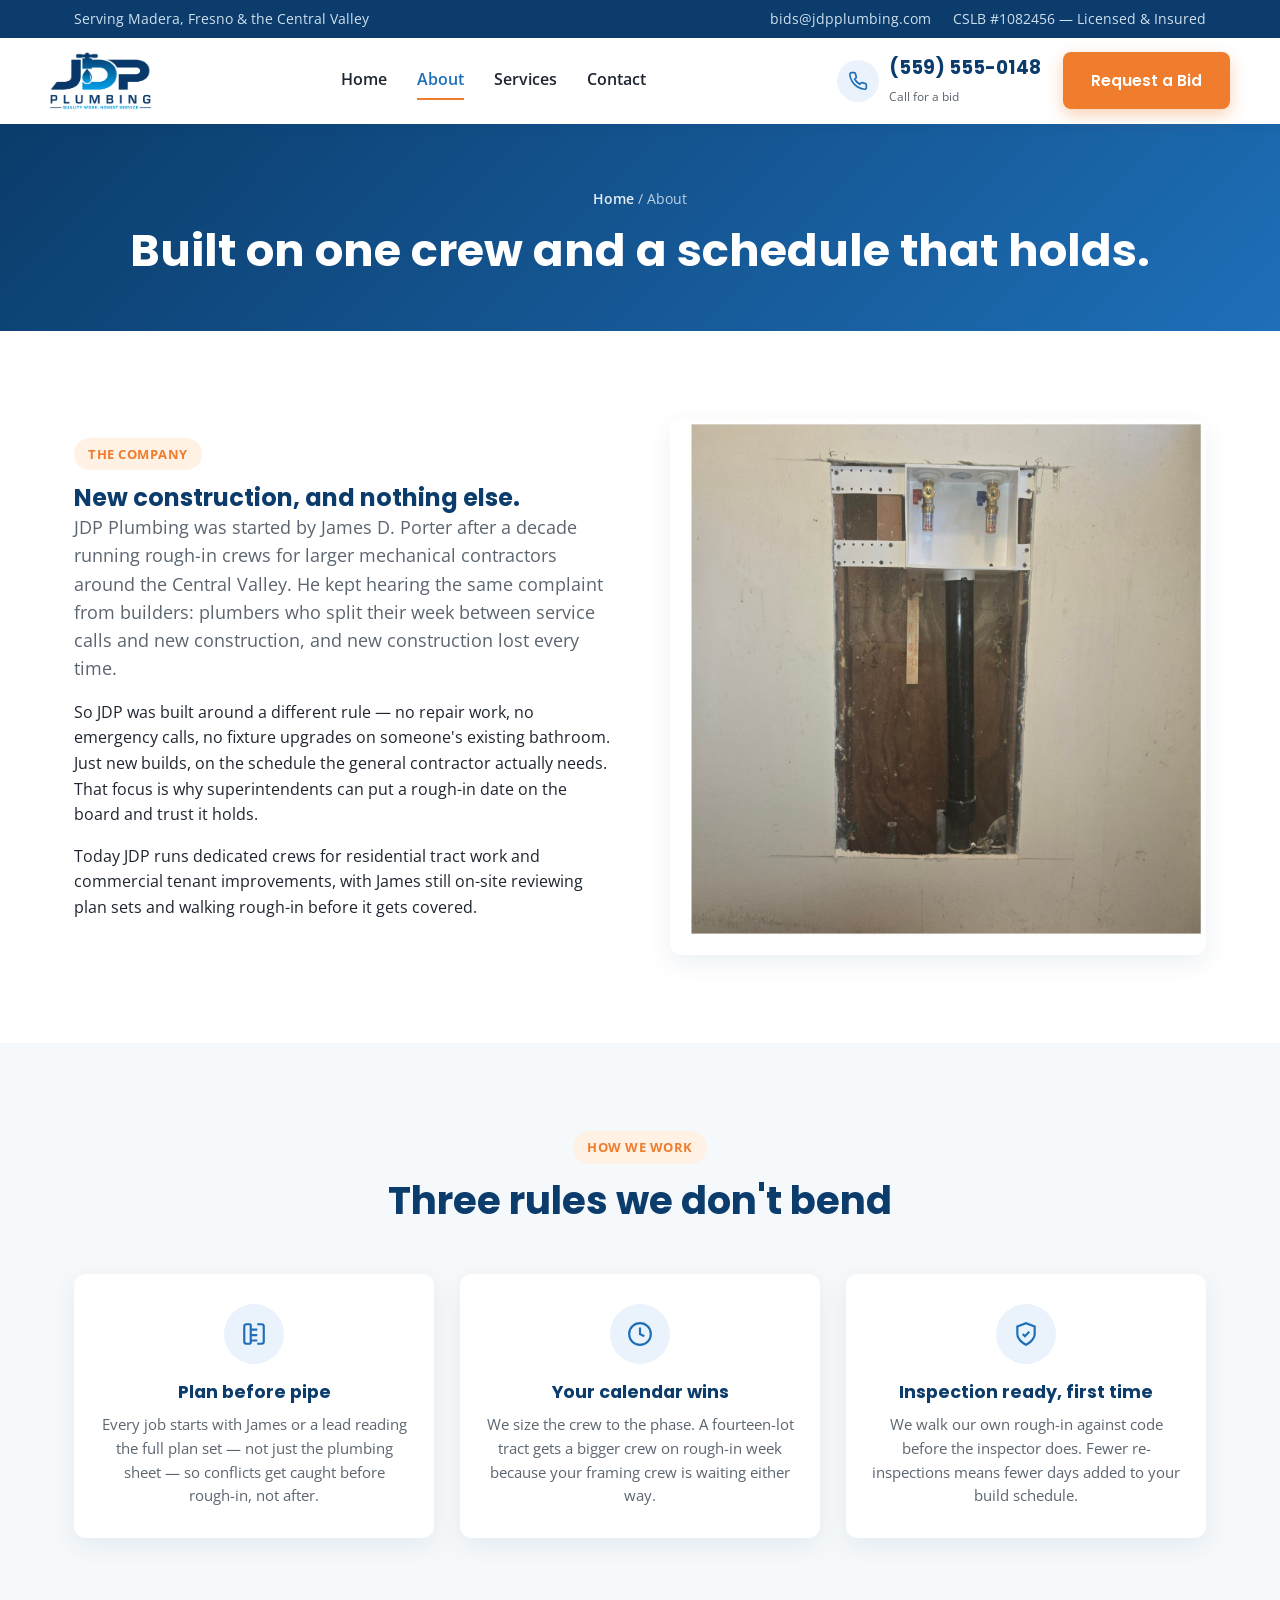
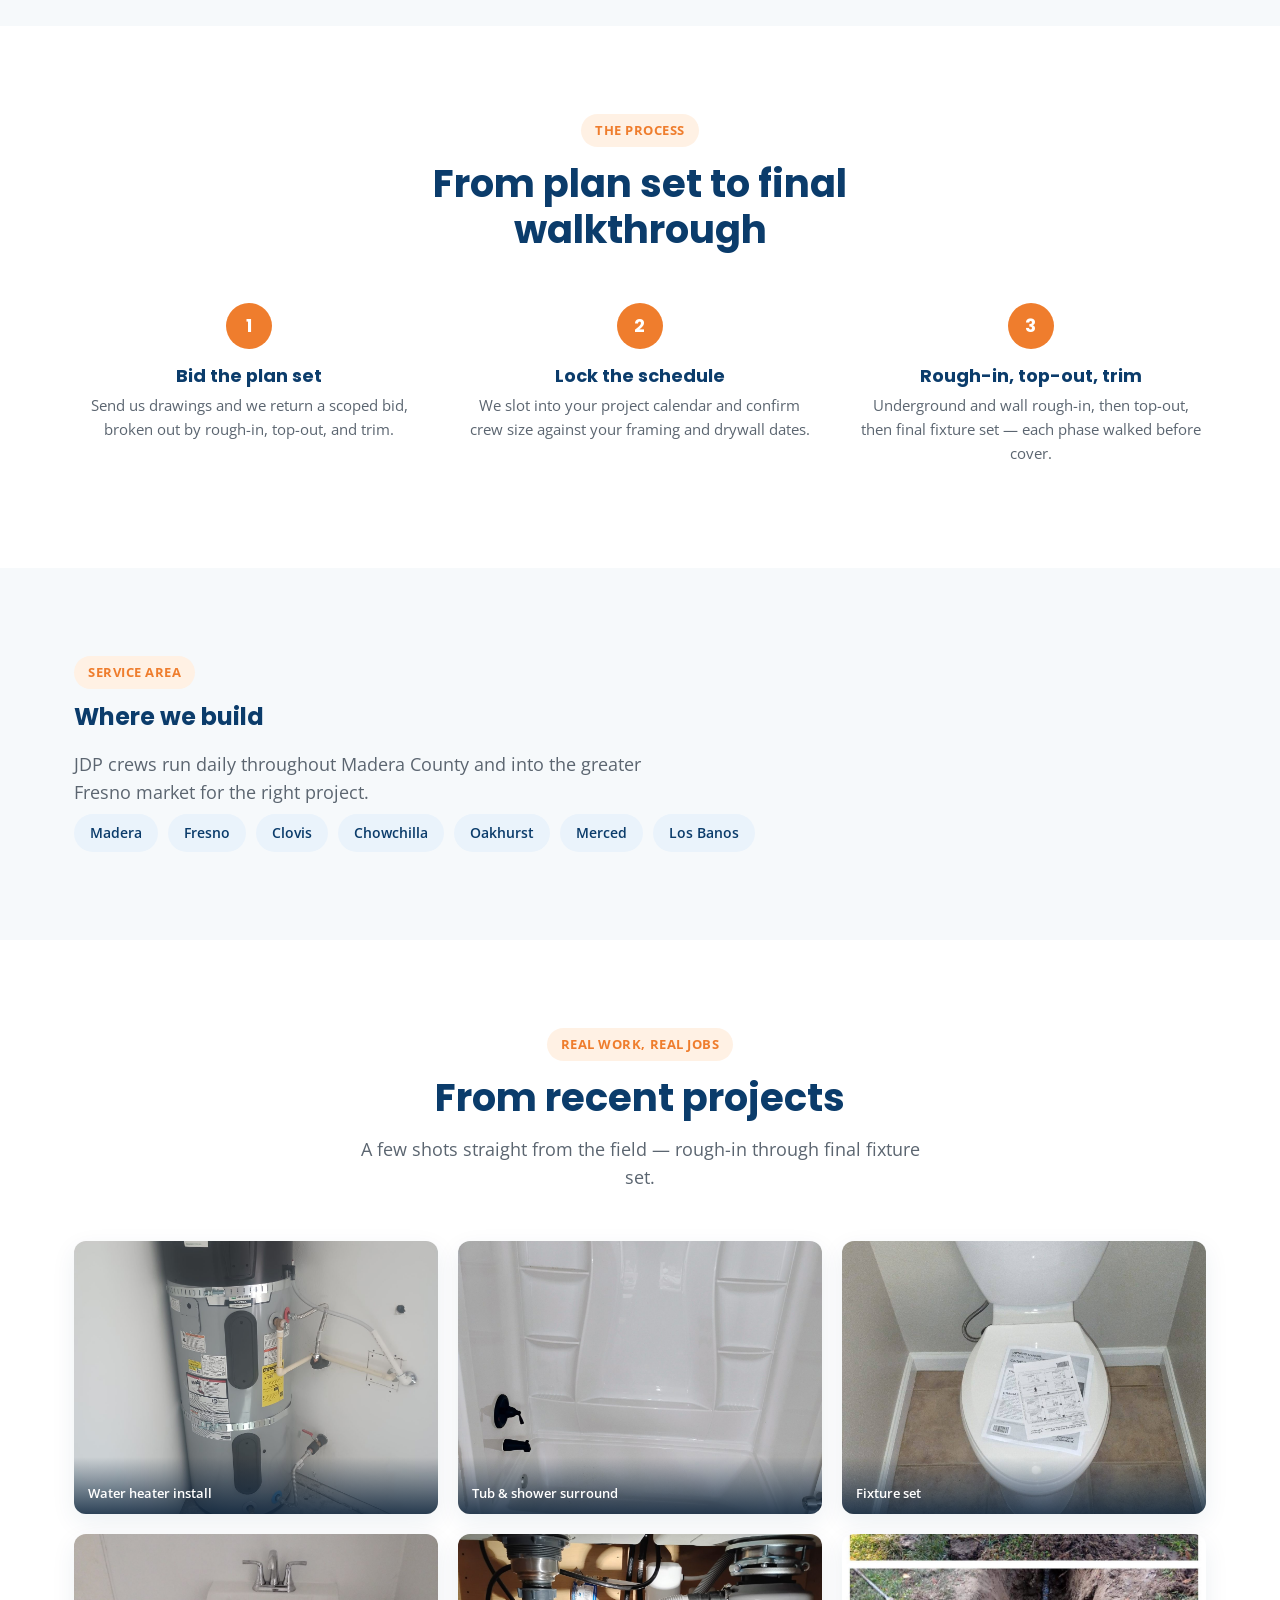
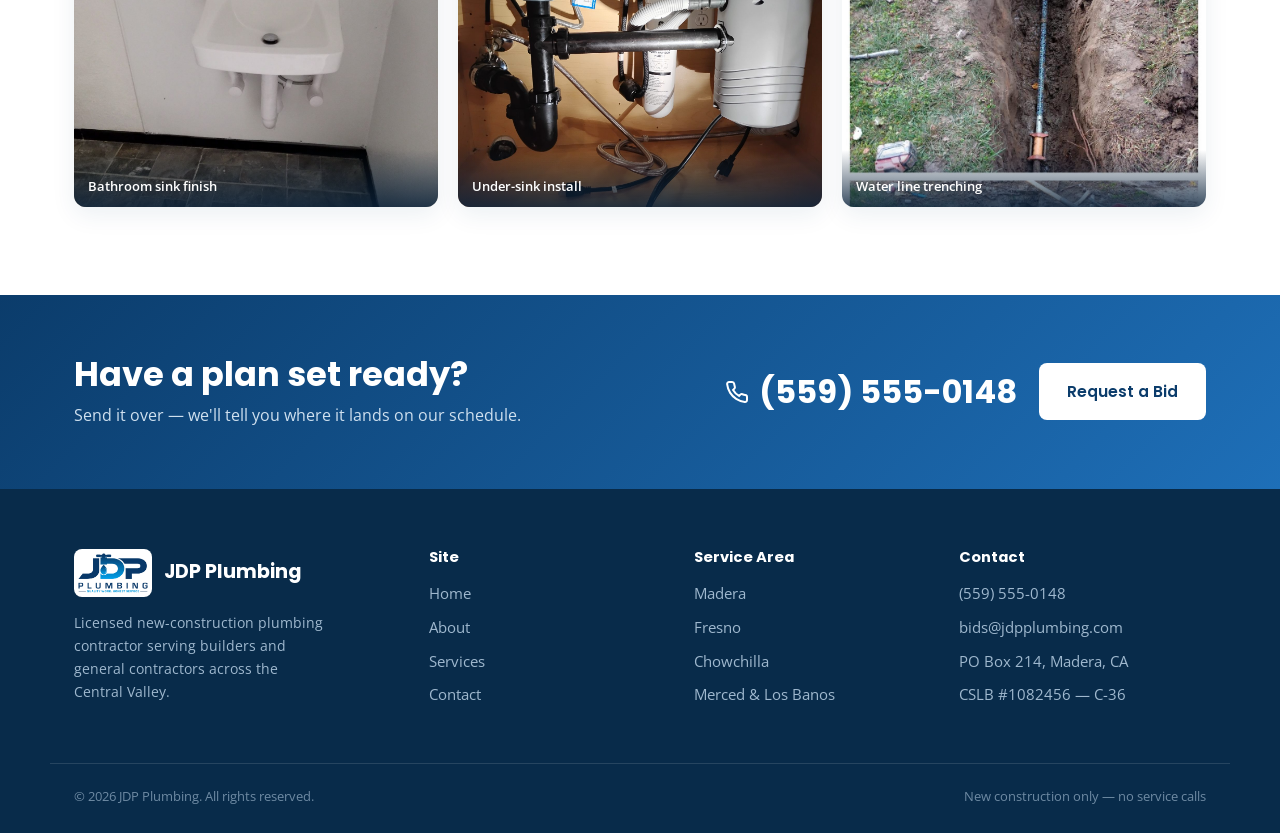
==== about.html @ 4420c703 "first commit" ====
<!DOCTYPE html>
<html lang="en" class="no-js"><script>document.documentElement.classList.replace("no-js","js");</script>
<head>
<meta charset="UTF-8">
<meta name="viewport" content="width=device-width, initial-scale=1.0">
<title>About | JDP Plumbing — Madera, CA</title>
<meta name="description" content="JDP Plumbing is a licensed new-construction plumbing contractor built around one crew, one schedule, and builders who need a plumber that shows up.">
<link rel="preconnect" href="https://fonts.googleapis.com">
<link href="https://fonts.googleapis.com/css2?family=Poppins:wght@600;700&family=Open+Sans:wght@400;600;700&display=swap" rel="stylesheet">
<link rel="stylesheet" href="style.css">
</head>
<body>

<div class="topbar">
  <div class="wrap">
    <span>Serving Madera, Fresno &amp; the Central Valley</span>
    <div class="tb-right">
      <a href="mailto:bids@jdpplumbing.com">bids@jdpplumbing.com</a>
      <span>CSLB #1082456 — Licensed &amp; Insured</span>
    </div>
  </div>
</div>

<header class="site-header">
  <div class="nav-row wrap" style="padding-left:0; padding-right:0;">
    <a href="index.html" class="brand">
      <img src="images/jdp-logo.jpg" alt="JDP Plumbing logo">
    </a>
    <nav class="nav-links" id="navLinks">
      <div class="nav-close-row">
        <img src="images/jdp-logo.jpg" alt="JDP Plumbing logo">
        <button class="nav-close" id="navClose" aria-label="Close menu">
          <svg width="20" height="20" viewBox="0 0 24 24" fill="none" stroke="currentColor" stroke-width="2.4"><path d="M18 6L6 18M6 6l12 12"/></svg>
        </button>
      </div>
      <a href="index.html">Home</a>
      <a href="about.html" class="active">About</a>
      <a href="services.html">Services</a>
      <a href="contact.html">Contact</a>
      <div class="nav-mobile-cta">
        <a href="tel:5595550148" class="nav-mobile-phone">
          <svg width="20" height="20" viewBox="0 0 24 24" fill="none" stroke="currentColor" stroke-width="2"><path d="M22 16.92v3a2 2 0 0 1-2.18 2 19.79 19.79 0 0 1-8.63-3.07 19.5 19.5 0 0 1-6-6 19.79 19.79 0 0 1-3.07-8.67A2 2 0 0 1 4.11 2h3a2 2 0 0 1 2 1.72c.127.96.361 1.903.7 2.81a2 2 0 0 1-.45 2.11L8.09 9.91a16 16 0 0 0 6 6l1.27-1.27a2 2 0 0 1 2.11-.45c.907.339 1.85.573 2.81.7A2 2 0 0 1 22 16.92z"/></svg>
          (559) 555-0148
        </a>
        <a href="contact.html" class="btn btn-orange" style="justify-content:center;">Request a Bid</a>
      </div>
    </nav>
    <div class="nav-right">
      <a href="tel:5595550148" class="nav-phone">
        <span class="ico"><svg width="20" height="20" viewBox="0 0 24 24" fill="none" stroke="currentColor" stroke-width="2"><path d="M22 16.92v3a2 2 0 0 1-2.18 2 19.79 19.79 0 0 1-8.63-3.07 19.5 19.5 0 0 1-6-6 19.79 19.79 0 0 1-3.07-8.67A2 2 0 0 1 4.11 2h3a2 2 0 0 1 2 1.72c.127.96.361 1.903.7 2.81a2 2 0 0 1-.45 2.11L8.09 9.91a16 16 0 0 0 6 6l1.27-1.27a2 2 0 0 1 2.11-.45c.907.339 1.85.573 2.81.7A2 2 0 0 1 22 16.92z"/></svg></span>
        <span><span class="num">(559) 555-0148</span><br><span class="lbl">Call for a bid</span></span>
      </a>
      <a href="contact.html" class="btn btn-orange">Request a Bid</a>
    </div>
    <button class="nav-toggle" id="navToggle" aria-label="Toggle menu"><span></span><span></span><span></span></button>
  </div>
</header>

<div class="page-header">
  <div class="wrap">
    <div class="crumbs"><a href="index.html">Home</a> / About</div>
    <h1>Built on one crew and a schedule that holds.</h1>
  </div>
</div>

<section>
  <div class="wrap split">
    <div>
      <span class="tag">The Company</span>
      <h2>New construction, and nothing else.</h2>
      <p class="lede">JDP Plumbing was started by James D. Porter after a decade running rough-in crews for larger mechanical contractors around the Central Valley. He kept hearing the same complaint from builders: plumbers who split their week between service calls and new construction, and new construction lost every time.</p>
      <p>So JDP was built around a different rule — no repair work, no emergency calls, no fixture upgrades on someone's existing bathroom. Just new builds, on the schedule the general contractor actually needs. That focus is why superintendents can put a rough-in date on the board and trust it holds.</p>
      <p>Today JDP runs dedicated crews for residential tract work and commercial tenant improvements, with James still on-site reviewing plan sets and walking rough-in before it gets covered.</p>
    </div>
    <div>
      <img src="images/gallery/shower-valve-roughin.jpg" alt="Shower valve rough-in on a JDP Plumbing job site">
    </div>
  </div>
</section>

<section class="bg-alt">
  <div class="wrap">
    <div class="section-head">
      <span class="tag">How We Work</span>
      <h2>Three rules we don't bend</h2>
    </div>
    <div class="values-grid">
      <div class="value-card reveal">
        <span class="ico"><svg width="26" height="26" viewBox="0 0 24 24" fill="none" stroke="currentColor" stroke-width="2"><path d="M9 3H5a2 2 0 0 0-2 2v14a2 2 0 0 0 2 2h4"/><path d="M15 3h4a2 2 0 0 1 2 2v14a2 2 0 0 1-2 2h-4"/><path d="M9 3v18M9 8h6M9 13h6M9 18h6"/></svg></span>
        <h3>Plan before pipe</h3>
        <p>Every job starts with James or a lead reading the full plan set — not just the plumbing sheet — so conflicts get caught before rough-in, not after.</p>
      </div>
      <div class="value-card reveal">
        <span class="ico"><svg width="26" height="26" viewBox="0 0 24 24" fill="none" stroke="currentColor" stroke-width="2"><circle cx="12" cy="12" r="10"/><path d="M12 6v6l4 2"/></svg></span>
        <h3>Your calendar wins</h3>
        <p>We size the crew to the phase. A fourteen-lot tract gets a bigger crew on rough-in week because your framing crew is waiting either way.</p>
      </div>
      <div class="value-card reveal">
        <span class="ico"><svg width="26" height="26" viewBox="0 0 24 24" fill="none" stroke="currentColor" stroke-width="2"><path d="M12 22s8-4 8-10V5l-8-3-8 3v7c0 6 8 10 8 10z"/><path d="M9 12l2 2 4-4"/></svg></span>
        <h3>Inspection ready, first time</h3>
        <p>We walk our own rough-in against code before the inspector does. Fewer re-inspections means fewer days added to your build schedule.</p>
      </div>
    </div>
  </div>
</section>

<section>
  <div class="wrap">
    <div class="section-head">
      <span class="tag">The Process</span>
      <h2>From plan set to final walkthrough</h2>
    </div>
    <div class="steps">
      <div class="step reveal">
        <div class="step-num">1</div>
        <h3>Bid the plan set</h3>
        <p>Send us drawings and we return a scoped bid, broken out by rough-in, top-out, and trim.</p>
      </div>
      <div class="step reveal">
        <div class="step-num">2</div>
        <h3>Lock the schedule</h3>
        <p>We slot into your project calendar and confirm crew size against your framing and drywall dates.</p>
      </div>
      <div class="step reveal">
        <div class="step-num">3</div>
        <h3>Rough-in, top-out, trim</h3>
        <p>Underground and wall rough-in, then top-out, then final fixture set — each phase walked before cover.</p>
      </div>
    </div>
  </div>
</section>

<section class="bg-alt">
  <div class="wrap">
    <span class="tag">Service Area</span>
    <h2 style="margin-bottom:18px;">Where we build</h2>
    <p class="lede" style="margin-bottom:0;">JDP crews run daily throughout Madera County and into the greater Fresno market for the right project.</p>
    <div class="areas-list">
      <span>Madera</span><span>Fresno</span><span>Clovis</span><span>Chowchilla</span><span>Oakhurst</span><span>Merced</span><span>Los Banos</span>
    </div>
  </div>
</section>

<section>
  <div class="wrap">
    <div class="section-head">
      <span class="tag">Real Work, Real Jobs</span>
      <h2>From recent projects</h2>
      <p class="lede" style="margin:0 auto;">A few shots straight from the field — rough-in through final fixture set.</p>
    </div>
    <div class="gallery-grid">
      <div class="gallery-item reveal">
        <img src="images/gallery/water-heater-install.jpg" alt="Water heater installed by JDP Plumbing">
        <div class="cap">Water heater install</div>
      </div>
      <div class="gallery-item reveal">
        <img src="images/gallery/tub-shower-surround.jpg" alt="New tub and shower surround installed by JDP Plumbing">
        <div class="cap">Tub &amp; shower surround</div>
      </div>
      <div class="gallery-item reveal">
        <img src="images/gallery/toilet-install.jpg" alt="Toilet installed by JDP Plumbing">
        <div class="cap">Fixture set</div>
      </div>
      <div class="gallery-item reveal">
        <img src="images/gallery/pedestal-sink-finish.jpg" alt="Wall-mounted bathroom sink installed by JDP Plumbing">
        <div class="cap">Bathroom sink finish</div>
      </div>
      <div class="gallery-item reveal">
        <img src="images/gallery/disposal-install.jpg" alt="Garbage disposal and under-sink plumbing installed by JDP Plumbing">
        <div class="cap">Under-sink install</div>
      </div>
      <div class="gallery-item reveal">
        <img src="images/gallery/trench-water-line.jpg" alt="Water line trenched and laid by JDP Plumbing">
        <div class="cap">Water line trenching</div>
      </div>
    </div>
  </div>
</section>

<div class="cta-band">
  <div class="wrap">
    <div>
      <h2>Have a plan set ready?</h2>
      <p>Send it over — we'll tell you where it lands on our schedule.</p>
    </div>
    <div style="display:flex; align-items:center; gap:22px; flex-wrap:wrap;">
      <a href="tel:5595550148" class="cta-phone">
        <svg width="24" height="24" viewBox="0 0 24 24" fill="none" stroke="currentColor" stroke-width="2"><path d="M22 16.92v3a2 2 0 0 1-2.18 2 19.79 19.79 0 0 1-8.63-3.07 19.5 19.5 0 0 1-6-6 19.79 19.79 0 0 1-3.07-8.67A2 2 0 0 1 4.11 2h3a2 2 0 0 1 2 1.72c.127.96.361 1.903.7 2.81a2 2 0 0 1-.45 2.11L8.09 9.91a16 16 0 0 0 6 6l1.27-1.27a2 2 0 0 1 2.11-.45c.907.339 1.85.573 2.81.7A2 2 0 0 1 22 16.92z"/></svg>
        (559) 555-0148
      </a>
      <a href="contact.html" class="btn btn-white">Request a Bid</a>
    </div>
  </div>
</div>

<footer>
  <div class="wrap foot-grid">
    <div>
      <div class="foot-brand">
        <img src="images/jdp-logo.jpg" alt="JDP Plumbing logo">
        <div class="foot-word">JDP Plumbing</div>
      </div>
      <p style="font-size:0.9rem; max-width:32ch;">Licensed new-construction plumbing contractor serving builders and general contractors across the Central Valley.</p>
    </div>
    <div>
      <h4>Site</h4>
      <ul><li><a href="index.html">Home</a></li><li><a href="about.html">About</a></li><li><a href="services.html">Services</a></li><li><a href="contact.html">Contact</a></li></ul>
    </div>
    <div>
      <h4>Service Area</h4>
      <ul><li>Madera</li><li>Fresno</li><li>Chowchilla</li><li>Merced &amp; Los Banos</li></ul>
    </div>
    <div>
      <h4>Contact</h4>
      <ul><li>(559) 555-0148</li><li>bids@jdpplumbing.com</li><li>PO Box 214, Madera, CA</li><li>CSLB #1082456 — C-36</li></ul>
    </div>
  </div>
  <div class="wrap foot-bottom">
    <span>&copy; 2026 JDP Plumbing. All rights reserved.</span>
    <span>New construction only — no service calls</span>
  </div>
</footer>

<script src="script.js"></script>
</body>
</html>
---- style.css ----
/* ============================================================
   JDP PLUMBING v2 — standard local-services design language
   Headings: Poppins | Body: Open Sans
   ============================================================ */

:root {
  --blue-dark: #0B3C6B;
  --blue: #1E6FB8;
  --blue-light: #EAF3FB;
  --orange: #EF7D2D;
  --orange-dark: #D6631A;
  --gray-900: #1E2530;
  --gray-600: #5B6570;
  --gray-300: #DCE3E9;
  --bg-alt: #F6F9FB;
  --white: #FFFFFF;
  --radius: 12px;
  --shadow: 0 8px 24px rgba(11,60,107,0.08);
}

* { box-sizing: border-box; }
html { scroll-behavior: smooth; }

body {
  margin: 0;
  font-family: "Open Sans", -apple-system, BlinkMacSystemFont, sans-serif;
  color: var(--gray-900);
  background: var(--white);
  line-height: 1.6;
  -webkit-font-smoothing: antialiased;
}

img { max-width: 100%; display: block; }
a { color: inherit; text-decoration: none; }

.wrap { max-width: 1180px; margin: 0 auto; padding: 0 24px; }

h1, h2, h3, h4 {
  font-family: "Poppins", sans-serif;
  font-weight: 700;
  margin: 0;
  color: var(--blue-dark);
  line-height: 1.2;
}

p { margin: 0 0 1em; }
.lede { font-size: 1.1rem; color: var(--gray-600); max-width: 58ch; }

.tag {
  display: inline-block;
  font-size: 0.8rem;
  font-weight: 700;
  letter-spacing: 0.04em;
  text-transform: uppercase;
  color: var(--orange);
  background: #FFF1E4;
  padding: 6px 14px;
  border-radius: 20px;
  margin-bottom: 14px;
}
.on-blue .tag { background: rgba(255,255,255,0.15); color: #FFD9B3; }

/* ---------- buttons ---------- */
.btn {
  display: inline-flex;
  align-items: center;
  gap: 8px;
  font-family: "Poppins", sans-serif;
  font-weight: 600;
  font-size: 0.98rem;
  padding: 14px 26px;
  border-radius: 8px;
  border: 2px solid transparent;
  cursor: pointer;
  transition: transform 0.15s ease, background 0.15s ease, box-shadow .15s ease;
}
.btn-orange { background: var(--orange); color: var(--white); box-shadow: 0 6px 16px rgba(239,125,45,0.35); }
.btn-orange:hover { background: var(--orange-dark); transform: translateY(-2px); }
.btn-blue { background: var(--blue); color: var(--white); }
.btn-blue:hover { background: var(--blue-dark); transform: translateY(-2px); }
.btn-white { background: var(--white); color: var(--blue-dark); }
.btn-white:hover { transform: translateY(-2px); }
.btn-outline { border-color: currentColor; color: var(--white); }
.btn-outline:hover { background: rgba(255,255,255,0.12); }

/* ---------- header ---------- */
.topbar {
  background: var(--blue-dark);
  color: #CFE0EF;
  font-size: 0.85rem;
}
.topbar .wrap { display: flex; justify-content: space-between; align-items: center; padding: 8px 24px; }
.topbar a { color: #CFE0EF; }
.topbar .tb-right { display: flex; gap: 22px; align-items: center; }
.topbar svg { vertical-align: -2px; margin-right: 5px; }

.site-header {
  position: sticky;
  top: 0;
  z-index: 50;
  background: var(--white);
  box-shadow: 0 2px 10px rgba(11,60,107,0.08);
}
.nav-row {
  display: flex;
  align-items: center;
  justify-content: space-between;
  padding: 14px 24px;
  gap: 20px;
}
.brand img { height: 58px; width: auto; }

.nav-links {
  display: flex;
  align-items: center;
  gap: 30px;
  font-weight: 600;
  font-size: 0.98rem;
}
.nav-links a { color: var(--gray-900); padding: 6px 0; border-bottom: 2px solid transparent; }
.nav-links a.active, .nav-links a:hover { color: var(--blue); border-bottom-color: var(--orange); }

.nav-right { display: flex; align-items: center; gap: 22px; }
.nav-phone { display: flex; align-items: center; gap: 10px; }
.nav-phone .ico {
  width: 42px; height: 42px;
  background: var(--blue-light);
  border-radius: 50%;
  display: flex; align-items: center; justify-content: center;
  color: var(--blue);
  flex-shrink: 0;
}
.nav-phone .num { font-family: "Poppins", sans-serif; font-weight: 700; font-size: 1.15rem; color: var(--blue-dark); }
.nav-phone .lbl { font-size: 0.76rem; color: var(--gray-600); }

.nav-toggle { display: none; flex-direction: column; gap: 5px; background: none; border: none; cursor: pointer; padding: 6px; }
.nav-toggle span { width: 26px; height: 3px; background: var(--blue-dark); border-radius: 2px; }
.nav-close-row, .nav-mobile-cta { display: none; }

/* ---------- hero ---------- */
.hero { position: relative; color: var(--white); }
.hero-media { position: absolute; inset: 0; background-size: cover; background-position: center; }
.hero-media::after {
  content: "";
  position: absolute; inset: 0;
  background: linear-gradient(180deg, rgba(11,35,60,0.78) 0%, rgba(11,60,107,0.82) 100%);
}
.hero-inner { position: relative; padding: 90px 24px; max-width: 800px; margin: 0 auto; text-align: center; }
.hero h1 { color: var(--white); font-size: clamp(2.2rem, 5vw, 3.4rem); margin: 12px 0 18px; }
.hero .lede { color: #E4EEF6; margin: 0 auto 30px; font-size: 1.15rem; }
.hero-ctas { display: flex; gap: 16px; justify-content: center; flex-wrap: wrap; }

/* ---------- trust bar ---------- */
.trust-bar { background: var(--bg-alt); border-top: 1px solid var(--gray-300); border-bottom: 1px solid var(--gray-300); }
.trust-grid {
  display: grid;
  grid-template-columns: repeat(4, 1fr);
  gap: 20px;
  padding: 34px 0;
}
.trust-item { display: flex; align-items: center; gap: 14px; }
.trust-item .ico {
  width: 50px; height: 50px;
  background: var(--white);
  border-radius: 50%;
  display: flex; align-items: center; justify-content: center;
  color: var(--blue);
  box-shadow: var(--shadow);
  flex-shrink: 0;
}
.trust-item strong { display: block; font-family: "Poppins", sans-serif; font-size: 0.98rem; color: var(--blue-dark); }
.trust-item span { font-size: 0.85rem; color: var(--gray-600); }

/* ---------- sections ---------- */
section { padding: 88px 0; }
.section-tight { padding: 64px 0; }
.section-head { text-align: center; max-width: 640px; margin: 0 auto 50px; }
.section-head h2 { font-size: clamp(1.8rem, 3.2vw, 2.4rem); margin-bottom: 14px; }
.on-blue { background: var(--blue-dark); color: #C9DCEC; }
.on-blue h1, .on-blue h2, .on-blue h3, .on-blue h4 { color: var(--white); }
.on-blue .lede { color: #BCD2E4; }
.bg-alt { background: var(--bg-alt); }

/* ---------- service cards ---------- */
.services-grid { display: grid; grid-template-columns: repeat(4, 1fr); gap: 26px; }
.service-card {
  background: var(--white);
  border: 1px solid var(--gray-300);
  border-radius: var(--radius);
  padding: 32px 26px;
  box-shadow: var(--shadow);
  transition: transform .15s ease, box-shadow .15s ease;
}
.service-card:hover { transform: translateY(-4px); box-shadow: 0 14px 30px rgba(11,60,107,0.14); }
.service-card .ico {
  width: 58px; height: 58px;
  background: var(--blue-light);
  border-radius: 50%;
  display: flex; align-items: center; justify-content: center;
  color: var(--blue);
  margin-bottom: 18px;
}
.service-card h3 { font-size: 1.18rem; margin-bottom: 10px; }
.service-card p { color: var(--gray-600); font-size: 0.95rem; margin-bottom: 16px; }
.service-card .more { color: var(--blue); font-weight: 700; font-size: 0.9rem; display: inline-flex; align-items: center; gap: 6px; }
.service-card .more svg { transition: transform .15s ease; }
.service-card:hover .more svg { transform: translateX(4px); }

/* ---------- split layout ---------- */
.split { display: grid; grid-template-columns: 1fr 1fr; gap: 60px; align-items: center; }
.split img { border-radius: var(--radius); box-shadow: var(--shadow); }
.checklist { list-style: none; margin: 26px 0 0; padding: 0; display: grid; gap: 20px; }
.checklist li { display: grid; grid-template-columns: 34px 1fr; gap: 16px; align-items: start; }
.checklist .mark {
  width: 34px; height: 34px;
  background: var(--blue);
  color: var(--white);
  border-radius: 50%;
  display: flex; align-items: center; justify-content: center;
  flex-shrink: 0;
}
.checklist strong { display: block; color: var(--blue-dark); font-family: "Poppins", sans-serif; font-size: 1.02rem; }
.checklist span.desc { color: var(--gray-600); font-size: 0.93rem; }
.on-blue .checklist strong { color: var(--white); }
.on-blue .checklist span.desc { color: #BCD2E4; }

/* ---------- testimonials ---------- */
.testi-grid { display: grid; grid-template-columns: repeat(3, 1fr); gap: 26px; }
.testi { background: var(--white); border-radius: var(--radius); padding: 30px 26px; box-shadow: var(--shadow); }
.stars { color: var(--orange); font-size: 1.05rem; margin-bottom: 14px; letter-spacing: 2px; }
.testi p { color: var(--gray-900); font-size: 0.98rem; }
.testi .who { font-weight: 700; color: var(--blue-dark); font-size: 0.92rem; border-top: 1px solid var(--gray-300); padding-top: 14px; margin-top: 16px; }
.testi .who span { display: block; font-weight: 400; color: var(--gray-600); font-size: 0.85rem; margin-top: 2px; }

/* ---------- financing / CTA band ---------- */
.cta-band { background: linear-gradient(135deg, var(--blue-dark), var(--blue)); color: var(--white); padding: 60px 0; }
.cta-band .wrap { display: flex; justify-content: space-between; align-items: center; gap: 30px; flex-wrap: wrap; }
.cta-band h2 { color: var(--white); font-size: clamp(1.6rem, 3vw, 2.1rem); margin-bottom: 8px; }
.cta-band p { color: #CFE0EF; margin: 0; }
.cta-phone { font-family: "Poppins", sans-serif; font-weight: 700; font-size: clamp(1.5rem, 3vw, 2rem); color: var(--white); display: flex; align-items: center; gap: 10px; }

/* ---------- footer ---------- */
footer { background: #082B4A; color: #9FB8CE; padding: 60px 0 26px; }
.foot-grid { display: grid; grid-template-columns: 1.4fr 1fr 1fr 1.1fr; gap: 40px; }
.foot-brand { display: flex; align-items: center; gap: 12px; margin-bottom: 14px; }
.foot-brand img { height: 48px; background: var(--white); border-radius: 8px; padding: 4px; }
.foot-word { font-family: "Poppins", sans-serif; color: var(--white); font-size: 1.2rem; font-weight: 700; }
footer h4 { color: var(--white); font-size: 0.92rem; margin-bottom: 16px; }
footer ul { list-style: none; margin: 0; padding: 0; display: grid; gap: 10px; font-size: 0.92rem; }
footer a:hover { color: var(--white); }
.foot-bottom {
  margin-top: 46px; padding-top: 22px; border-top: 1px solid rgba(255,255,255,0.12);
  display: flex; justify-content: space-between; flex-wrap: wrap; gap: 10px; font-size: 0.82rem; color: #6E8AA3;
}

/* ---------- page header ---------- */
.page-header { background: linear-gradient(135deg, var(--blue-dark), var(--blue)); color: var(--white); padding: 64px 0 54px; text-align: center; }
.page-header h1 { color: var(--white); font-size: clamp(2rem, 4.5vw, 2.8rem); }
.crumbs { font-size: 0.85rem; color: #BCD2E4; margin-bottom: 14px; }
.crumbs a { color: #E4EEF6; font-weight: 600; }

/* ---------- service detail rows ---------- */
.service-detail { display: grid; grid-template-columns: 1fr 1fr; gap: 56px; align-items: center; padding: 60px 0; border-bottom: 1px solid var(--gray-300); }
.service-detail:last-child { border-bottom: none; }
.service-detail.rev .sd-media { order: 2; }
.sd-media img { width: 100%; height: 320px; object-fit: cover; border-radius: var(--radius); box-shadow: var(--shadow); }
.sd-list { list-style: none; padding: 0; margin: 20px 0 0; display: grid; gap: 12px; }
.sd-list li { display: flex; gap: 12px; font-size: 0.95rem; color: var(--gray-900); align-items: flex-start; }
.sd-list li svg { color: var(--blue); flex-shrink: 0; margin-top: 3px; }

/* ---------- values / process ---------- */
.values-grid { display: grid; grid-template-columns: repeat(3, 1fr); gap: 26px; }
.value-card { background: var(--white); border-radius: var(--radius); padding: 30px 26px; box-shadow: var(--shadow); text-align: center; }
.value-card .ico { width: 60px; height: 60px; background: var(--blue-light); color: var(--blue); border-radius: 50%; display: flex; align-items: center; justify-content: center; margin: 0 auto 18px; }
.value-card h3 { font-size: 1.1rem; margin-bottom: 10px; }
.value-card p { font-size: 0.93rem; color: var(--gray-600); margin: 0; }

.steps { display: grid; grid-template-columns: repeat(3, 1fr); gap: 40px; }
.step { text-align: center; }
.step-num {
  width: 46px; height: 46px; border-radius: 50%; background: var(--orange); color: var(--white);
  font-family: "Poppins", sans-serif; font-weight: 700; display: flex; align-items: center; justify-content: center;
  margin: 0 auto 16px; font-size: 1.1rem;
}
.step h3 { font-size: 1.12rem; margin-bottom: 8px; }
.step p { color: var(--gray-600); font-size: 0.93rem; }

.areas-list { display: flex; flex-wrap: wrap; gap: 10px; margin-top: 8px; }
.areas-list span { background: var(--blue-light); color: var(--blue-dark); font-weight: 600; font-size: 0.86rem; padding: 8px 16px; border-radius: 20px; }

/* ---------- photo gallery ---------- */
.gallery-grid { display: grid; grid-template-columns: repeat(3, 1fr); gap: 20px; }
.gallery-item {
  border-radius: var(--radius);
  overflow: hidden;
  box-shadow: var(--shadow);
  aspect-ratio: 4 / 3;
  position: relative;
}
.gallery-item img { width: 100%; height: 100%; object-fit: cover; transition: transform .5s ease; }
.gallery-item:hover img { transform: scale(1.07); }
.gallery-item .cap {
  position: absolute; left: 0; right: 0; bottom: 0;
  background: linear-gradient(0deg, rgba(11,35,60,0.82), rgba(11,35,60,0));
  color: var(--white); font-size: 0.82rem; font-weight: 600;
  padding: 26px 14px 10px;
}

/* ---------- contact page ---------- */
.contact-grid { display: grid; grid-template-columns: 0.9fr 1.1fr; gap: 56px; }
.contact-info dl { display: grid; grid-template-columns: auto 1fr; gap: 14px 20px; font-size: 0.96rem; margin: 0 0 30px; }
.contact-info dt { font-weight: 700; color: var(--blue); }
.contact-info dd { margin: 0; color: var(--gray-900); }
.hours-table { width: 100%; border-collapse: collapse; font-size: 0.94rem; }
.hours-table td { padding: 9px 0; border-bottom: 1px solid var(--gray-300); }
.hours-table td:last-child { text-align: right; font-weight: 600; color: var(--blue-dark); }

.form-card { background: var(--white); border-radius: var(--radius); box-shadow: var(--shadow); padding: 38px; }
.form-card h3 { margin-bottom: 6px; }
.form-row { display: grid; grid-template-columns: 1fr 1fr; gap: 18px; margin-top: 18px; }
.field { display: flex; flex-direction: column; gap: 8px; margin-top: 18px; }
.form-row .field { margin-top: 0; }
.field label { font-weight: 600; font-size: 0.86rem; color: var(--gray-900); }
.field input, .field select, .field textarea {
  border: 1.5px solid var(--gray-300); border-radius: 8px; padding: 12px 14px;
  font-family: "Open Sans", sans-serif; font-size: 0.96rem; color: var(--gray-900);
}
.field input:focus, .field select:focus, .field textarea:focus { outline: none; border-color: var(--blue); }
.form-card .btn-orange { margin-top: 24px; width: 100%; justify-content: center; }
.form-note { font-size: 0.82rem; color: var(--gray-600); margin-top: 14px; }

/* ---------- animation: hero entrance ---------- */
.hero-inner > * { opacity: 0; animation: heroIn .7s ease forwards; }
.hero-inner .tag { animation-delay: .05s; }
.hero-inner h1 { animation-delay: .16s; }
.hero-inner .lede { animation-delay: .3s; }
.hero-inner .hero-ctas { animation-delay: .44s; }
@keyframes heroIn {
  from { opacity: 0; transform: translateY(18px); }
  to { opacity: 1; transform: translateY(0); }
}

/* ---------- animation: scroll reveal (progressive enhancement — only hides content once JS confirms it can reveal it) ---------- */
.reveal { opacity: 1; transform: none; }
html.js .reveal { opacity: 0; transform: translateY(26px); transition: opacity .6s ease, transform .6s ease; }
html.js .reveal.visible { opacity: 1; transform: none; }

/* ---------- animation: CTA pulse ---------- */
@keyframes pulseGlow {
  0%, 100% { box-shadow: 0 6px 16px rgba(239,125,45,0.35); }
  50% { box-shadow: 0 6px 26px rgba(239,125,45,0.65); }
}
.btn-orange.pulse { animation: pulseGlow 2.6s ease-in-out infinite; }

/* ---------- before/after comparison slider ---------- */
.showcase-grid { display: grid; grid-template-columns: 1fr 1fr; gap: 40px; align-items: stretch; }
.ba-card {
  background: var(--white);
  border-radius: var(--radius);
  box-shadow: var(--shadow);
  padding: 32px;
  display: flex;
  flex-direction: column;
}
.ba-card h3 { margin-bottom: 4px; }
.ba-tabs { display: flex; gap: 10px; margin-bottom: 20px; flex-wrap: wrap; }
.ba-tab {
  font-family: "Poppins", sans-serif; font-weight: 600; font-size: 0.85rem;
  padding: 9px 18px; border-radius: 20px; border: 1.5px solid var(--gray-300);
  background: var(--white); color: var(--gray-600); cursor: pointer; transition: all .15s ease;
}
.ba-tab:hover { border-color: var(--blue); color: var(--blue); }
.ba-tab.active { background: var(--blue); border-color: var(--blue); color: var(--white); }

.ba-slider {
  position: relative; width: 100%; aspect-ratio: 4 / 3;
  border-radius: 10px; overflow: hidden; touch-action: pan-y; user-select: none;
  box-shadow: inset 0 0 0 1px var(--gray-300);
}
.ba-after-wrap, .ba-before-wrap { position: absolute; inset: 0; }
.ba-before-wrap { clip-path: inset(0 50% 0 0); transition: clip-path .05s linear; }
.ba-slider img { position: absolute; inset: 0; width: 100%; height: 100%; object-fit: cover; display: block; pointer-events: none; }

.ba-label {
  position: absolute; top: 14px; z-index: 3;
  font-family: "Poppins", sans-serif; font-weight: 700; font-size: 0.72rem;
  letter-spacing: 0.06em; text-transform: uppercase; color: var(--white);
  background: rgba(11,35,60,0.55); padding: 6px 12px; border-radius: 20px;
}
.ba-label-left { left: 14px; }
.ba-label-right { right: 14px; }

.ba-handle {
  position: absolute; top: 0; bottom: 0; left: 50%;
  width: 0; border-left: 3px solid var(--white); z-index: 4; pointer-events: none;
  filter: drop-shadow(0 0 6px rgba(0,0,0,0.35));
}
.ba-handle .grip {
  position: absolute; top: 50%; left: 50%; transform: translate(-50%, -50%);
  width: 44px; height: 44px; border-radius: 50%; background: var(--white);
  box-shadow: var(--shadow); display: flex; align-items: center; justify-content: center; color: var(--blue);
}
.ba-range {
  position: absolute; inset: 0; width: 100%; height: 100%; margin: 0;
  opacity: 0; cursor: ew-resize; z-index: 5; -webkit-appearance: none; appearance: none;
}
.ba-card .disclaimer { font-size: 0.78rem; color: var(--gray-600); margin-top: 16px; margin-bottom: 0; }

.quick-form { background: var(--white); border-radius: var(--radius); box-shadow: var(--shadow); padding: 36px; display: flex; flex-direction: column; }
.quick-form h3 { margin-bottom: 8px; font-size: 1.25rem; }
.quick-form .sub { color: var(--gray-600); font-size: 0.9rem; margin-bottom: 24px; }
.quick-form form { display: flex; flex-direction: column; flex: 1; }
.quick-form .btn-orange { margin-top: auto; }
.form-success {
  display: none; align-items: center; gap: 12px; background: #E9F7EE; color: #1E7A3D;
  border-radius: 8px; padding: 14px 16px; font-size: 0.9rem; font-weight: 600; margin-top: 16px;
}
.form-success.show { display: flex; }

/* ---------- responsive ---------- */
@media (max-width: 980px) {
  .services-grid { grid-template-columns: repeat(2, 1fr); }
  .split, .service-detail, .contact-grid, .showcase-grid { grid-template-columns: 1fr; gap: 34px; }
  .gallery-grid { grid-template-columns: repeat(2, 1fr); }
  .service-detail.rev .sd-media { order: 0; }
  .testi-grid { grid-template-columns: 1fr; }
  .values-grid { grid-template-columns: 1fr; }
  .steps { grid-template-columns: 1fr; }
  .trust-grid { grid-template-columns: repeat(2, 1fr); }
  .foot-grid { grid-template-columns: 1fr 1fr; }
}
@media (max-width: 720px) {
  .nav-links { display: none; }
  .nav-toggle { display: flex; }
  .nav-links.open {
    display: flex;
    flex-direction: column;
    position: fixed;
    top: 0; left: 0; right: 0; bottom: 0;
    width: 100%; height: 100%;
    background: var(--white);
    padding: 0;
    gap: 0;
    z-index: 300;
    overflow-y: auto;
    box-shadow: none;
  }
  .nav-links.open .nav-close-row {
    display: flex; justify-content: space-between; align-items: center;
    padding: 18px 24px; border-bottom: 1px solid var(--gray-300); flex-shrink: 0;
  }
  .nav-links.open .nav-close-row img { height: 44px; }
  .nav-close {
    background: var(--bg-alt); border: none; border-radius: 50%;
    width: 40px; height: 40px; display: flex; align-items: center; justify-content: center;
    color: var(--blue-dark); cursor: pointer; flex-shrink: 0;
  }
  .nav-links.open a {
    font-size: 1.15rem; padding: 18px 24px; border-bottom: 1px solid var(--gray-300);
    border-bottom-width: 1px !important;
  }
  .nav-links.open a.active { color: var(--blue); }
  .nav-links.open .nav-mobile-cta {
    margin: 24px; display: flex; flex-direction: column; gap: 14px;
  }
  .nav-links.open .nav-mobile-phone {
    display: flex; align-items: center; gap: 12px; font-family: "Poppins", sans-serif;
    font-weight: 700; font-size: 1.1rem; color: var(--blue-dark);
    border: 1.5px solid var(--gray-300); border-radius: 8px; padding: 14px 18px;
  }
  html.nav-locked, body.nav-locked { overflow: hidden; height: 100%; }
  .nav-phone .lbl { display: none; }
  .nav-phone .num { display: none; }
  .nav-right { gap: 12px; }
  .btn-orange { padding: 12px 16px; font-size: 0.88rem; white-space: nowrap; }
  .topbar .wrap { flex-wrap: wrap; gap: 6px; }
  .services-grid { grid-template-columns: 1fr; }
  .form-row { grid-template-columns: 1fr; }
  .foot-grid { grid-template-columns: 1fr; gap: 30px; }
  .trust-grid { grid-template-columns: 1fr; }
  .cta-band .wrap { text-align: center; justify-content: center; }
  .gallery-grid { grid-template-columns: 1fr; }
}
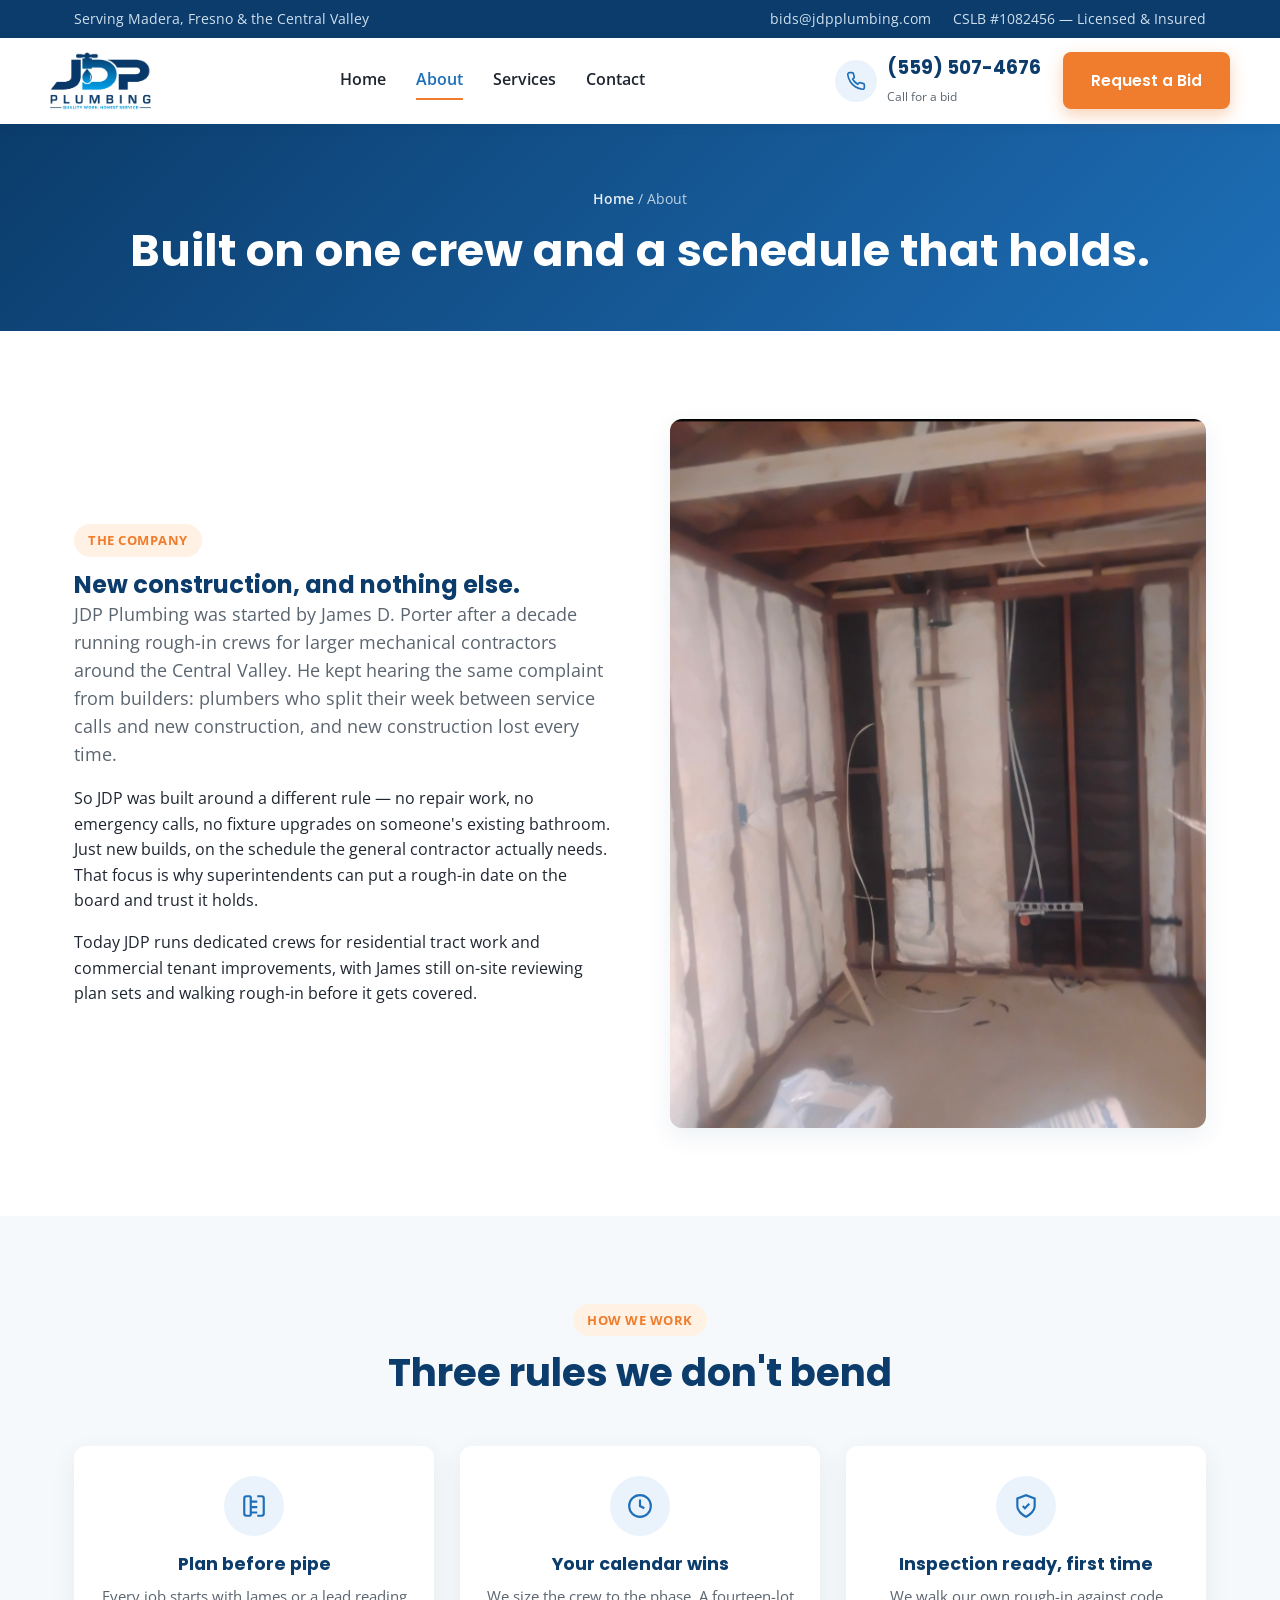
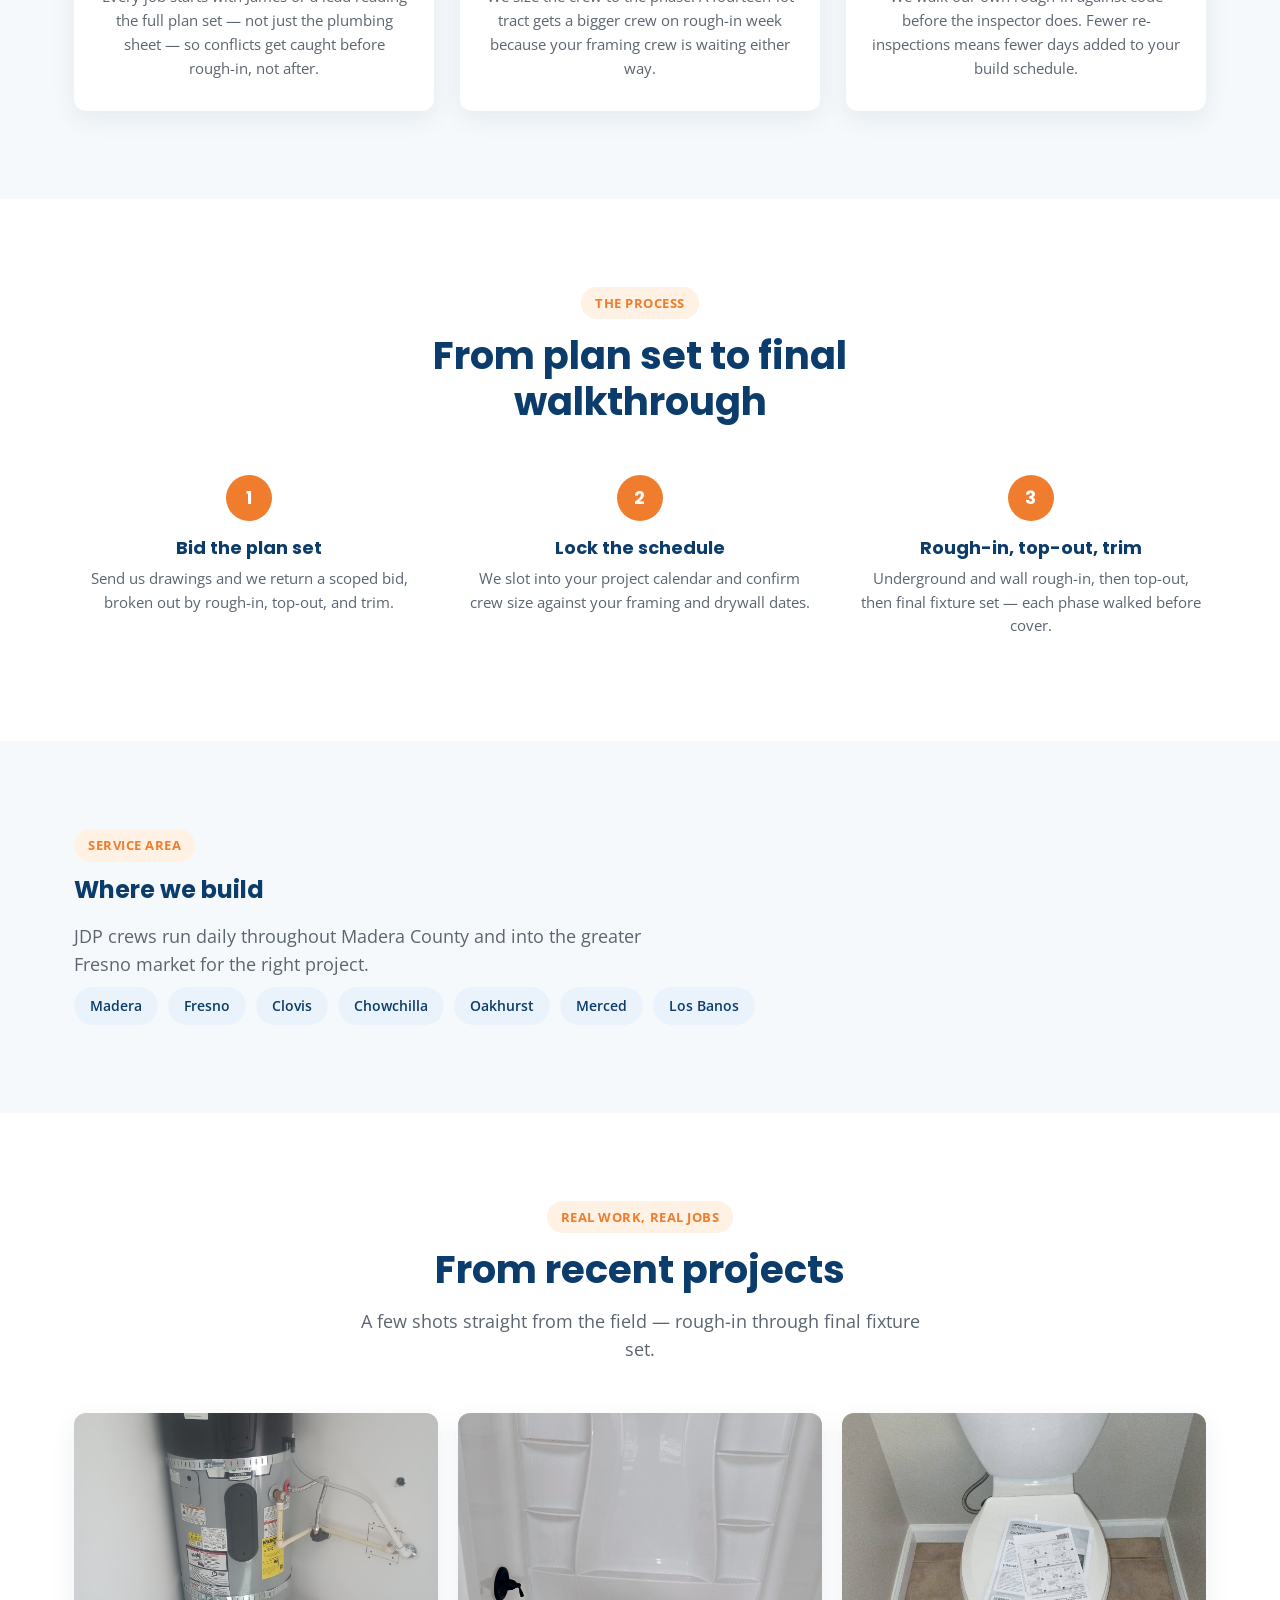
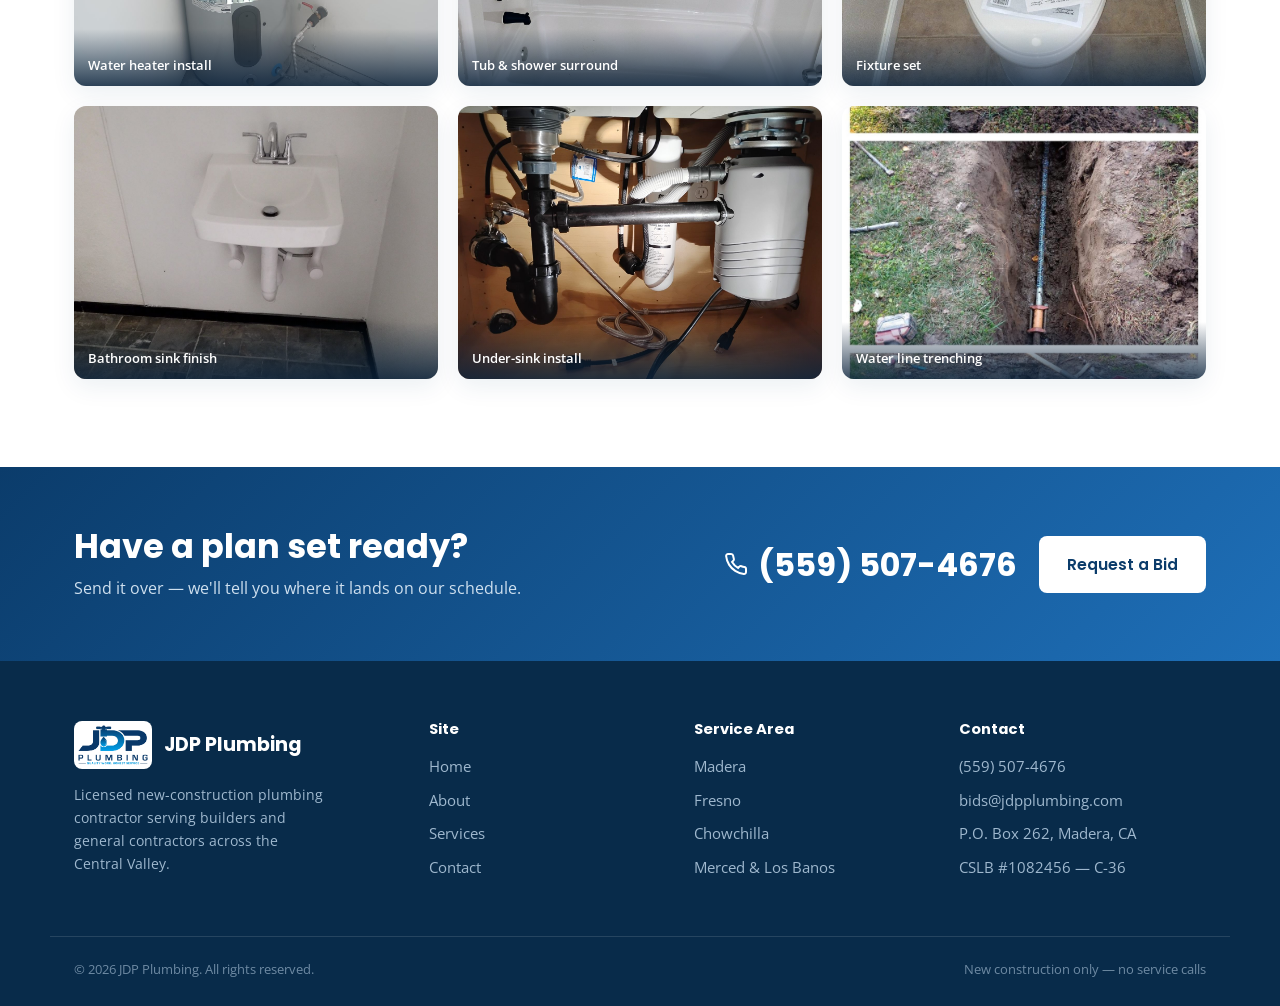
==== commit 3fee66b9: "Updated: Client Feedback" ====
--- a/about.html
+++ b/about.html
@@ -38,17 +38,17 @@
       <a href="services.html">Services</a>
       <a href="contact.html">Contact</a>
       <div class="nav-mobile-cta">
-        <a href="tel:5595550148" class="nav-mobile-phone">
+        <a href="tel:5595074676" class="nav-mobile-phone">
           <svg width="20" height="20" viewBox="0 0 24 24" fill="none" stroke="currentColor" stroke-width="2"><path d="M22 16.92v3a2 2 0 0 1-2.18 2 19.79 19.79 0 0 1-8.63-3.07 19.5 19.5 0 0 1-6-6 19.79 19.79 0 0 1-3.07-8.67A2 2 0 0 1 4.11 2h3a2 2 0 0 1 2 1.72c.127.96.361 1.903.7 2.81a2 2 0 0 1-.45 2.11L8.09 9.91a16 16 0 0 0 6 6l1.27-1.27a2 2 0 0 1 2.11-.45c.907.339 1.85.573 2.81.7A2 2 0 0 1 22 16.92z"/></svg>
-          (559) 555-0148
+          (559) 507-4676
         </a>
         <a href="contact.html" class="btn btn-orange" style="justify-content:center;">Request a Bid</a>
       </div>
     </nav>
     <div class="nav-right">
-      <a href="tel:5595550148" class="nav-phone">
+      <a href="tel:5595074676" class="nav-phone">
         <span class="ico"><svg width="20" height="20" viewBox="0 0 24 24" fill="none" stroke="currentColor" stroke-width="2"><path d="M22 16.92v3a2 2 0 0 1-2.18 2 19.79 19.79 0 0 1-8.63-3.07 19.5 19.5 0 0 1-6-6 19.79 19.79 0 0 1-3.07-8.67A2 2 0 0 1 4.11 2h3a2 2 0 0 1 2 1.72c.127.96.361 1.903.7 2.81a2 2 0 0 1-.45 2.11L8.09 9.91a16 16 0 0 0 6 6l1.27-1.27a2 2 0 0 1 2.11-.45c.907.339 1.85.573 2.81.7A2 2 0 0 1 22 16.92z"/></svg></span>
-        <span><span class="num">(559) 555-0148</span><br><span class="lbl">Call for a bid</span></span>
+        <span><span class="num">(559) 507-4676</span><br><span class="lbl">Call for a bid</span></span>
       </a>
       <a href="contact.html" class="btn btn-orange">Request a Bid</a>
     </div>
@@ -73,7 +73,7 @@
       <p>Today JDP runs dedicated crews for residential tract work and commercial tenant improvements, with James still on-site reviewing plan sets and walking rough-in before it gets covered.</p>
     </div>
     <div>
-      <img src="images/gallery/shower-valve-roughin.jpg" alt="Shower valve rough-in on a JDP Plumbing job site">
+      <img src="images/gallery/insulated-room-roughin.jpg" alt="Insulated room with plumbing and gas rough-in on a JDP Plumbing new-construction job site">
     </div>
   </div>
 </section>
@@ -184,9 +184,9 @@
       <p>Send it over — we'll tell you where it lands on our schedule.</p>
     </div>
     <div style="display:flex; align-items:center; gap:22px; flex-wrap:wrap;">
-      <a href="tel:5595550148" class="cta-phone">
+      <a href="tel:5595074676" class="cta-phone">
         <svg width="24" height="24" viewBox="0 0 24 24" fill="none" stroke="currentColor" stroke-width="2"><path d="M22 16.92v3a2 2 0 0 1-2.18 2 19.79 19.79 0 0 1-8.63-3.07 19.5 19.5 0 0 1-6-6 19.79 19.79 0 0 1-3.07-8.67A2 2 0 0 1 4.11 2h3a2 2 0 0 1 2 1.72c.127.96.361 1.903.7 2.81a2 2 0 0 1-.45 2.11L8.09 9.91a16 16 0 0 0 6 6l1.27-1.27a2 2 0 0 1 2.11-.45c.907.339 1.85.573 2.81.7A2 2 0 0 1 22 16.92z"/></svg>
-        (559) 555-0148
+        (559) 507-4676
       </a>
       <a href="contact.html" class="btn btn-white">Request a Bid</a>
     </div>
@@ -212,7 +212,7 @@
     </div>
     <div>
       <h4>Contact</h4>
-      <ul><li>(559) 555-0148</li><li>bids@jdpplumbing.com</li><li>PO Box 214, Madera, CA</li><li>CSLB #1082456 — C-36</li></ul>
+      <ul><li>(559) 507-4676</li><li>bids@jdpplumbing.com</li><li>P.O. Box 262, Madera, CA</li><li>CSLB #1082456 — C-36</li></ul>
     </div>
   </div>
   <div class="wrap foot-bottom">
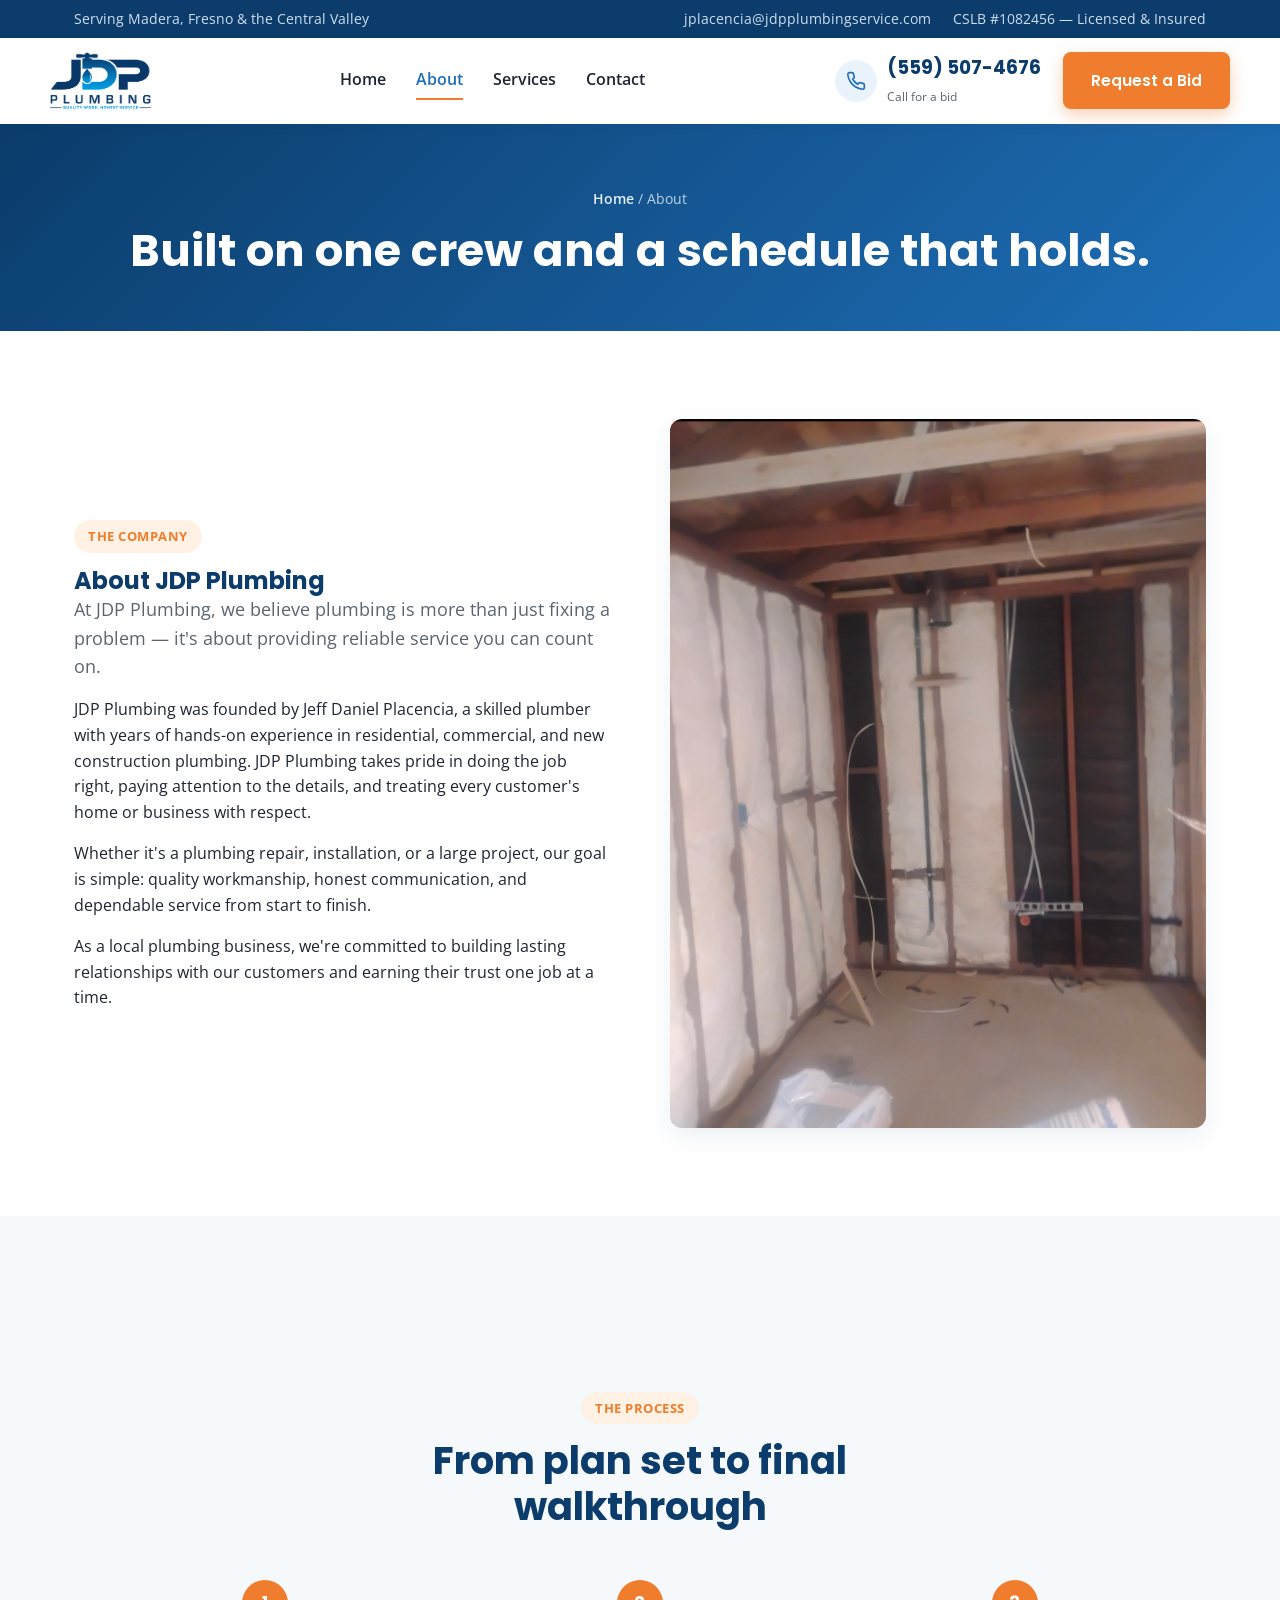
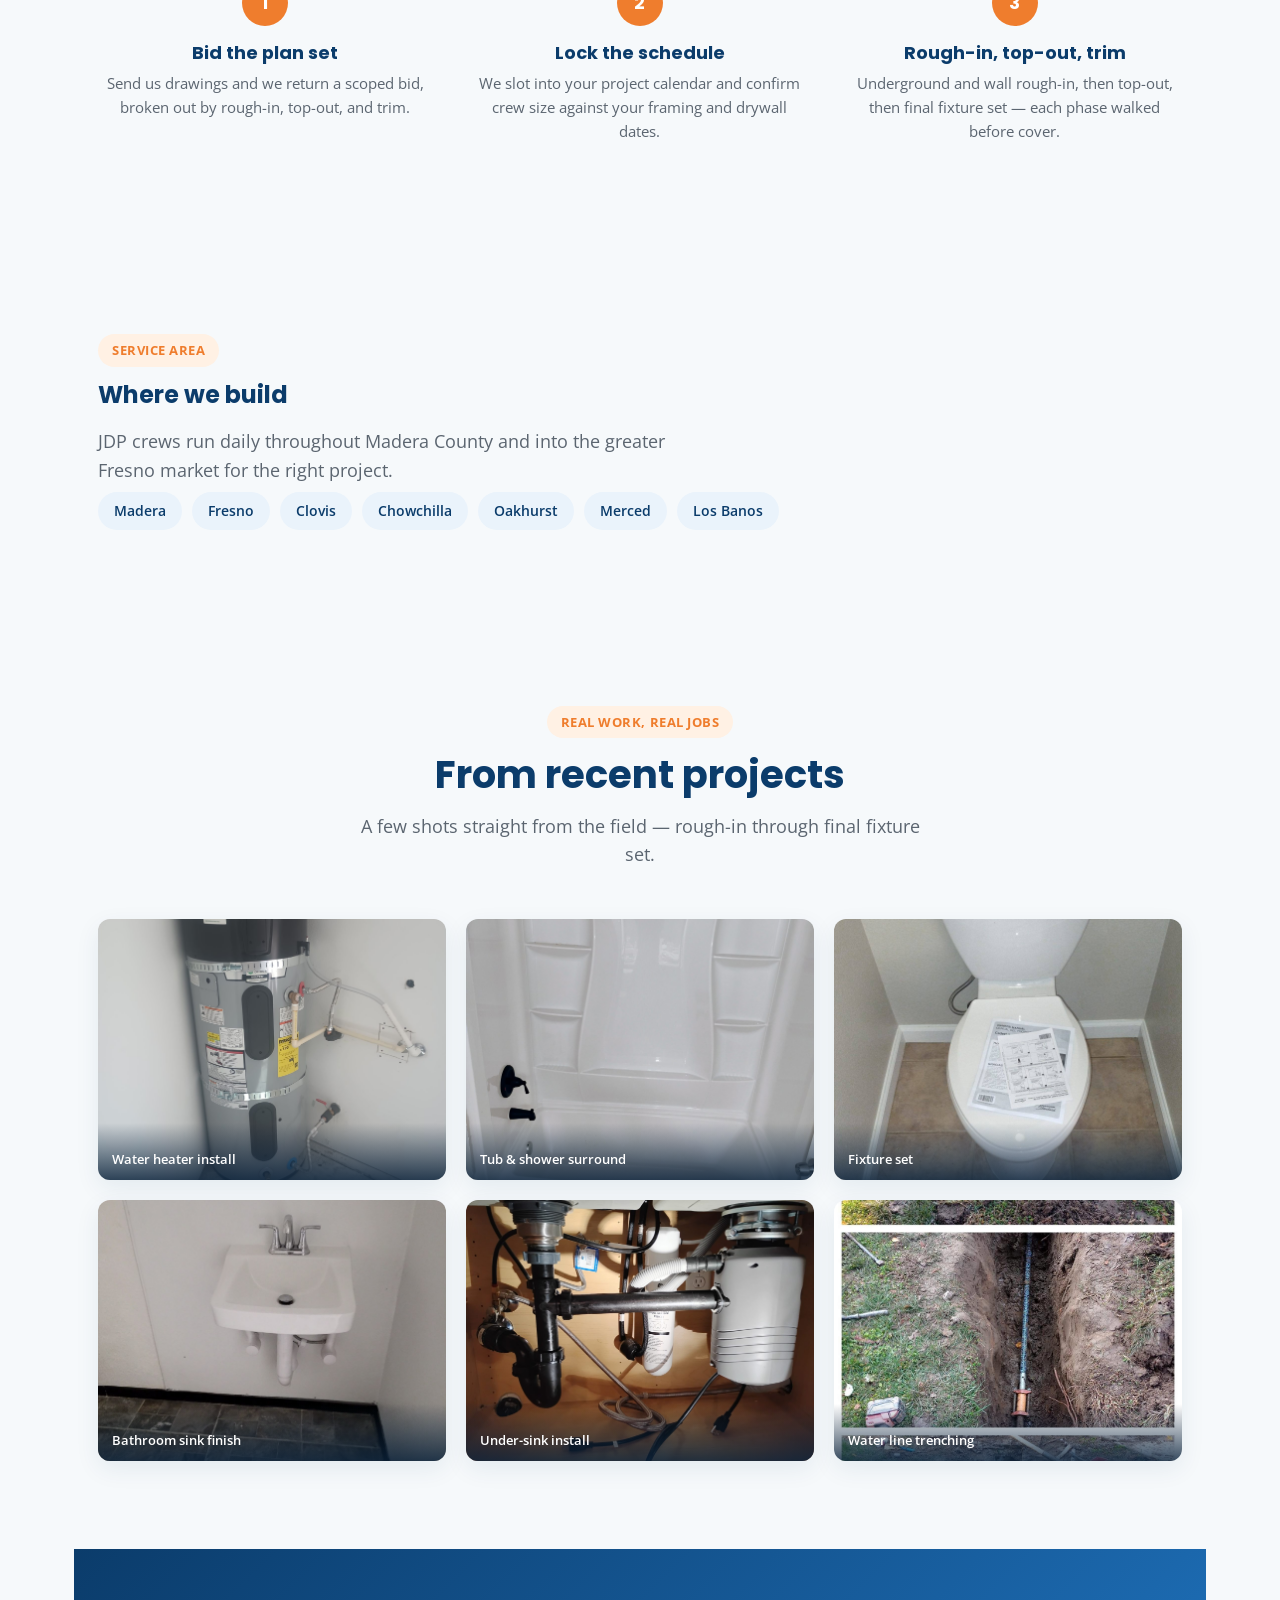
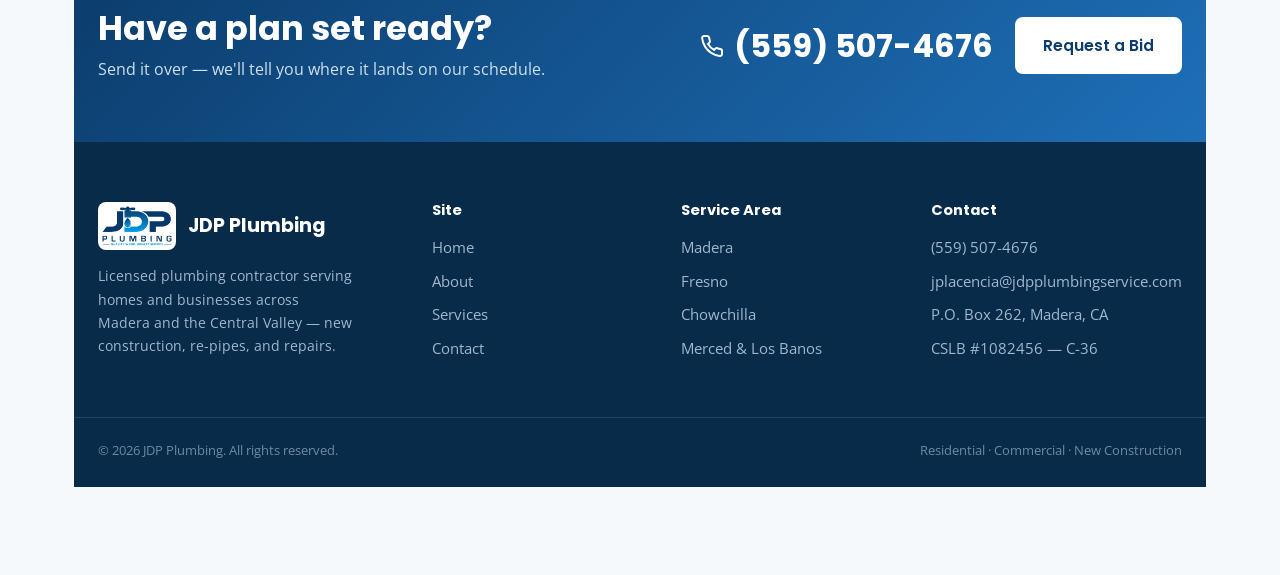
==== commit 441ffb8c: "Updated as per feedback" ====
--- a/about.html
+++ b/about.html
@@ -15,7 +15,7 @@
   <div class="wrap">
     <span>Serving Madera, Fresno &amp; the Central Valley</span>
     <div class="tb-right">
-      <a href="mailto:bids@jdpplumbing.com">bids@jdpplumbing.com</a>
+      <a href="mailto:jplacencia@jdpplumbingservice.com">jplacencia@jdpplumbingservice.com</a>
       <span>CSLB #1082456 — Licensed &amp; Insured</span>
     </div>
   </div>
@@ -67,10 +67,11 @@
   <div class="wrap split">
     <div>
       <span class="tag">The Company</span>
-      <h2>New construction, and nothing else.</h2>
-      <p class="lede">JDP Plumbing was started by James D. Porter after a decade running rough-in crews for larger mechanical contractors around the Central Valley. He kept hearing the same complaint from builders: plumbers who split their week between service calls and new construction, and new construction lost every time.</p>
-      <p>So JDP was built around a different rule — no repair work, no emergency calls, no fixture upgrades on someone's existing bathroom. Just new builds, on the schedule the general contractor actually needs. That focus is why superintendents can put a rough-in date on the board and trust it holds.</p>
-      <p>Today JDP runs dedicated crews for residential tract work and commercial tenant improvements, with James still on-site reviewing plan sets and walking rough-in before it gets covered.</p>
+      <h2>About JDP Plumbing</h2>
+      <p class="lede">At JDP Plumbing, we believe plumbing is more than just fixing a problem — it's about providing reliable service you can count on.</p>
+      <p>JDP Plumbing was founded by Jeff Daniel Placencia, a skilled plumber with years of hands-on experience in residential, commercial, and new construction plumbing. JDP Plumbing takes pride in doing the job right, paying attention to the details, and treating every customer's home or business with respect.</p>
+      <p>Whether it's a plumbing repair, installation, or a large project, our goal is simple: quality workmanship, honest communication, and dependable service from start to finish.</p>
+      <p>As a local plumbing business, we're committed to building lasting relationships with our customers and earning their trust one job at a time.</p>
     </div>
     <div>
       <img src="images/gallery/insulated-room-roughin.jpg" alt="Insulated room with plumbing and gas rough-in on a JDP Plumbing new-construction job site">
@@ -80,30 +81,6 @@
 
 <section class="bg-alt">
   <div class="wrap">
-    <div class="section-head">
-      <span class="tag">How We Work</span>
-      <h2>Three rules we don't bend</h2>
-    </div>
-    <div class="values-grid">
-      <div class="value-card reveal">
-        <span class="ico"><svg width="26" height="26" viewBox="0 0 24 24" fill="none" stroke="currentColor" stroke-width="2"><path d="M9 3H5a2 2 0 0 0-2 2v14a2 2 0 0 0 2 2h4"/><path d="M15 3h4a2 2 0 0 1 2 2v14a2 2 0 0 1-2 2h-4"/><path d="M9 3v18M9 8h6M9 13h6M9 18h6"/></svg></span>
-        <h3>Plan before pipe</h3>
-        <p>Every job starts with James or a lead reading the full plan set — not just the plumbing sheet — so conflicts get caught before rough-in, not after.</p>
-      </div>
-      <div class="value-card reveal">
-        <span class="ico"><svg width="26" height="26" viewBox="0 0 24 24" fill="none" stroke="currentColor" stroke-width="2"><circle cx="12" cy="12" r="10"/><path d="M12 6v6l4 2"/></svg></span>
-        <h3>Your calendar wins</h3>
-        <p>We size the crew to the phase. A fourteen-lot tract gets a bigger crew on rough-in week because your framing crew is waiting either way.</p>
-      </div>
-      <div class="value-card reveal">
-        <span class="ico"><svg width="26" height="26" viewBox="0 0 24 24" fill="none" stroke="currentColor" stroke-width="2"><path d="M12 22s8-4 8-10V5l-8-3-8 3v7c0 6 8 10 8 10z"/><path d="M9 12l2 2 4-4"/></svg></span>
-        <h3>Inspection ready, first time</h3>
-        <p>We walk our own rough-in against code before the inspector does. Fewer re-inspections means fewer days added to your build schedule.</p>
-      </div>
-    </div>
-  </div>
-</section>
-
 <section>
   <div class="wrap">
     <div class="section-head">
@@ -200,7 +177,7 @@
         <img src="images/jdp-logo.jpg" alt="JDP Plumbing logo">
         <div class="foot-word">JDP Plumbing</div>
       </div>
-      <p style="font-size:0.9rem; max-width:32ch;">Licensed new-construction plumbing contractor serving builders and general contractors across the Central Valley.</p>
+      <p style="font-size:0.9rem; max-width:32ch;">Licensed plumbing contractor serving homes and businesses across Madera and the Central Valley — new construction, re-pipes, and repairs.</p>
     </div>
     <div>
       <h4>Site</h4>
@@ -212,12 +189,12 @@
     </div>
     <div>
       <h4>Contact</h4>
-      <ul><li>(559) 507-4676</li><li>bids@jdpplumbing.com</li><li>P.O. Box 262, Madera, CA</li><li>CSLB #1082456 — C-36</li></ul>
+      <ul><li>(559) 507-4676</li><li>jplacencia@jdpplumbingservice.com</li><li>P.O. Box 262, Madera, CA</li><li>CSLB #1082456 — C-36</li></ul>
     </div>
   </div>
   <div class="wrap foot-bottom">
     <span>&copy; 2026 JDP Plumbing. All rights reserved.</span>
-    <span>New construction only — no service calls</span>
+    <span>Residential · Commercial · New Construction</span>
   </div>
 </footer>
 
--- a/style.css
+++ b/style.css
@@ -353,58 +353,69 @@
 .btn-orange.pulse { animation: pulseGlow 2.6s ease-in-out infinite; }
 
 /* ---------- before/after comparison slider ---------- */
-.showcase-grid { display: grid; grid-template-columns: 1fr 1fr; gap: 40px; align-items: stretch; }
-.ba-card {
-  background: var(--white);
-  border-radius: var(--radius);
-  box-shadow: var(--shadow);
-  padding: 32px;
-  display: flex;
-  flex-direction: column;
-}
-.ba-card h3 { margin-bottom: 4px; }
-.ba-tabs { display: flex; gap: 10px; margin-bottom: 20px; flex-wrap: wrap; }
-.ba-tab {
+/* ---------- project gallery + filters ---------- */
+.proj-filters { display: flex; gap: 10px; justify-content: center; flex-wrap: wrap; margin-bottom: 30px; }
+.proj-filter {
   font-family: "Poppins", sans-serif; font-weight: 600; font-size: 0.85rem;
-  padding: 9px 18px; border-radius: 20px; border: 1.5px solid var(--gray-300);
+  padding: 9px 20px; border-radius: 20px; border: 1.5px solid var(--gray-300);
   background: var(--white); color: var(--gray-600); cursor: pointer; transition: all .15s ease;
 }
-.ba-tab:hover { border-color: var(--blue); color: var(--blue); }
-.ba-tab.active { background: var(--blue); border-color: var(--blue); color: var(--white); }
-
-.ba-slider {
-  position: relative; width: 100%; aspect-ratio: 4 / 3;
-  border-radius: 10px; overflow: hidden; touch-action: pan-y; user-select: none;
-  box-shadow: inset 0 0 0 1px var(--gray-300);
-}
-.ba-after-wrap, .ba-before-wrap { position: absolute; inset: 0; }
-.ba-before-wrap { clip-path: inset(0 50% 0 0); transition: clip-path .05s linear; }
-.ba-slider img { position: absolute; inset: 0; width: 100%; height: 100%; object-fit: cover; display: block; pointer-events: none; }
-
-.ba-label {
-  position: absolute; top: 14px; z-index: 3;
-  font-family: "Poppins", sans-serif; font-weight: 700; font-size: 0.72rem;
-  letter-spacing: 0.06em; text-transform: uppercase; color: var(--white);
-  background: rgba(11,35,60,0.55); padding: 6px 12px; border-radius: 20px;
-}
-.ba-label-left { left: 14px; }
-.ba-label-right { right: 14px; }
-
-.ba-handle {
-  position: absolute; top: 0; bottom: 0; left: 50%;
-  width: 0; border-left: 3px solid var(--white); z-index: 4; pointer-events: none;
-  filter: drop-shadow(0 0 6px rgba(0,0,0,0.35));
-}
-.ba-handle .grip {
-  position: absolute; top: 50%; left: 50%; transform: translate(-50%, -50%);
-  width: 44px; height: 44px; border-radius: 50%; background: var(--white);
-  box-shadow: var(--shadow); display: flex; align-items: center; justify-content: center; color: var(--blue);
-}
-.ba-range {
-  position: absolute; inset: 0; width: 100%; height: 100%; margin: 0;
-  opacity: 0; cursor: ew-resize; z-index: 5; -webkit-appearance: none; appearance: none;
-}
-.ba-card .disclaimer { font-size: 0.78rem; color: var(--gray-600); margin-top: 16px; margin-bottom: 0; }
+.proj-filter:hover { border-color: var(--blue); color: var(--blue); }
+.proj-filter.active { background: var(--blue); border-color: var(--blue); color: var(--white); }
+
+.proj-grid { display: grid; grid-template-columns: repeat(4, 1fr); gap: 16px; }
+.proj-item {
+  position: relative; padding: 0; border: 0; margin: 0; cursor: pointer;
+  border-radius: 10px; overflow: hidden; aspect-ratio: 4 / 3;
+  background: var(--gray-300); box-shadow: var(--shadow); display: block;
+}
+.proj-item img { width: 100%; height: 100%; object-fit: cover; transition: transform .5s ease; }
+.proj-item:hover img { transform: scale(1.07); }
+.proj-item:focus-visible { outline: 3px solid var(--orange); outline-offset: 2px; }
+.proj-item .cap {
+  position: absolute; left: 0; right: 0; bottom: 0;
+  font-family: "Poppins", sans-serif; font-weight: 600; font-size: 0.82rem;
+  color: var(--white); text-align: left; padding: 22px 14px 12px;
+  background: linear-gradient(to top, rgba(11,35,60,0.82), rgba(11,35,60,0));
+  opacity: 0; transform: translateY(6px); transition: all .2s ease;
+}
+.proj-item:hover .cap, .proj-item:focus-visible .cap { opacity: 1; transform: translateY(0); }
+.proj-item.hide { display: none; }
+.proj-empty { display: none; grid-column: 1 / -1; text-align: center; color: var(--gray-600); padding: 30px 0; }
+.proj-empty.show { display: block; }
+
+.showcase-cta { margin-top: 44px; }
+.showcase-pitch { display: flex; flex-direction: column; justify-content: center; }
+.showcase-pitch h3 { font-size: 1.5rem; margin-bottom: 12px; }
+.showcase-phone {
+  display: inline-flex; align-items: center; gap: 10px; margin-top: 8px;
+  font-family: "Poppins", sans-serif; font-weight: 700; font-size: 1.25rem; color: var(--blue-dark);
+}
+.showcase-phone svg { color: var(--orange); }
+
+/* ---------- lightbox ---------- */
+.lightbox {
+  position: fixed; inset: 0; z-index: 200; display: none;
+  align-items: center; justify-content: center;
+  background: rgba(11,35,60,0.92); padding: 40px;
+}
+.lightbox.open { display: flex; }
+.lb-figure { margin: 0; max-width: 90vw; max-height: 86vh; text-align: center; }
+.lb-figure img { max-width: 100%; max-height: 78vh; border-radius: 8px; box-shadow: 0 20px 60px rgba(0,0,0,0.5); }
+.lb-figure figcaption {
+  color: var(--white); font-family: "Poppins", sans-serif; font-weight: 600;
+  font-size: 0.95rem; margin-top: 16px;
+}
+.lb-close, .lb-nav {
+  position: absolute; background: rgba(255,255,255,0.12); border: 0; color: var(--white);
+  width: 48px; height: 48px; border-radius: 50%; cursor: pointer;
+  display: flex; align-items: center; justify-content: center; transition: background .15s ease;
+}
+.lb-close:hover, .lb-nav:hover { background: rgba(255,255,255,0.25); }
+.lb-close { top: 24px; right: 24px; }
+.lb-nav { top: 50%; transform: translateY(-50%); }
+.lb-prev { left: 24px; }
+.lb-next { right: 24px; }
 
 .quick-form { background: var(--white); border-radius: var(--radius); box-shadow: var(--shadow); padding: 36px; display: flex; flex-direction: column; }
 .quick-form h3 { margin-bottom: 8px; font-size: 1.25rem; }
@@ -422,6 +433,7 @@
   .services-grid { grid-template-columns: repeat(2, 1fr); }
   .split, .service-detail, .contact-grid, .showcase-grid { grid-template-columns: 1fr; gap: 34px; }
   .gallery-grid { grid-template-columns: repeat(2, 1fr); }
+  .proj-grid { grid-template-columns: repeat(3, 1fr); }
   .service-detail.rev .sd-media { order: 0; }
   .testi-grid { grid-template-columns: 1fr; }
   .values-grid { grid-template-columns: 1fr; }
@@ -480,4 +492,11 @@
   .trust-grid { grid-template-columns: 1fr; }
   .cta-band .wrap { text-align: center; justify-content: center; }
   .gallery-grid { grid-template-columns: 1fr; }
-}
+  .proj-grid { grid-template-columns: repeat(2, 1fr); gap: 12px; }
+  .proj-item .cap { opacity: 1; transform: none; font-size: 0.72rem; padding: 18px 10px 8px; }
+  .lightbox { padding: 16px; }
+  .lb-close { top: 12px; right: 12px; }
+  .lb-nav { width: 40px; height: 40px; }
+  .lb-prev { left: 8px; }
+  .lb-next { right: 8px; }
+}
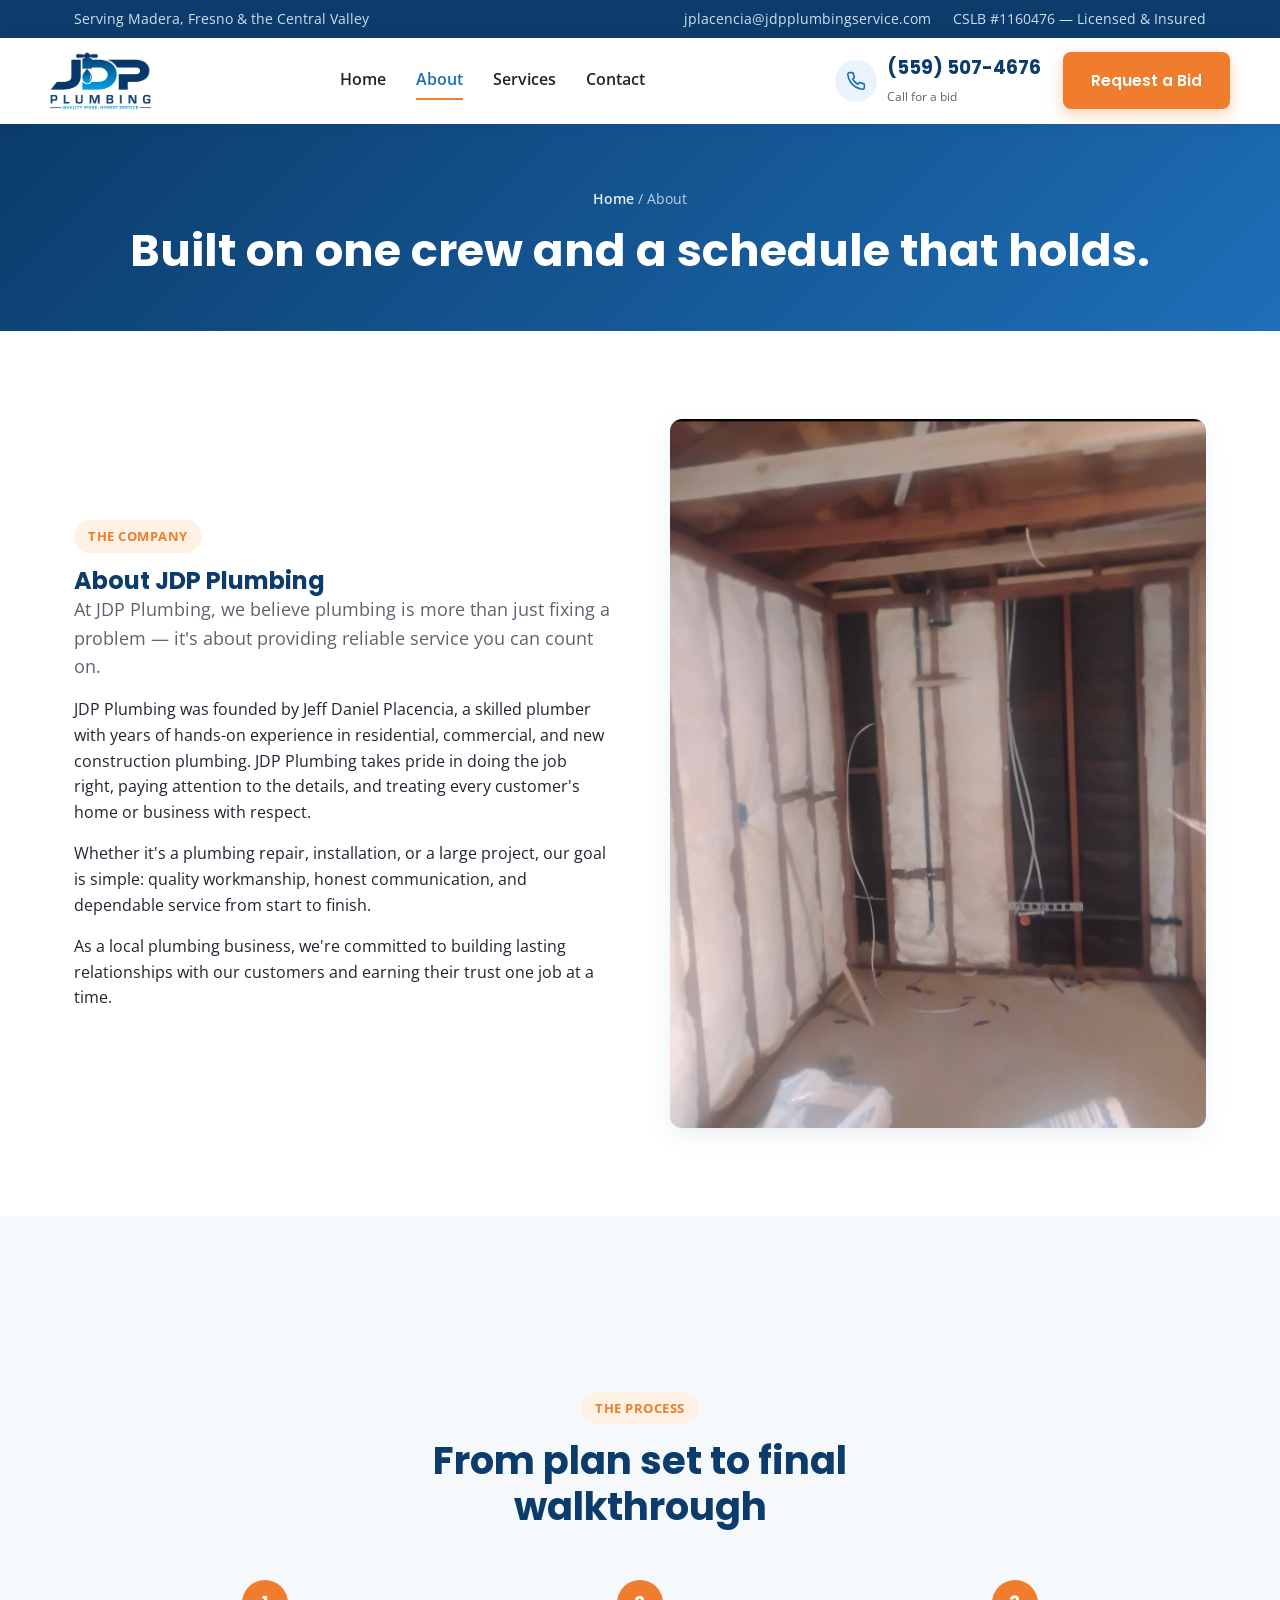
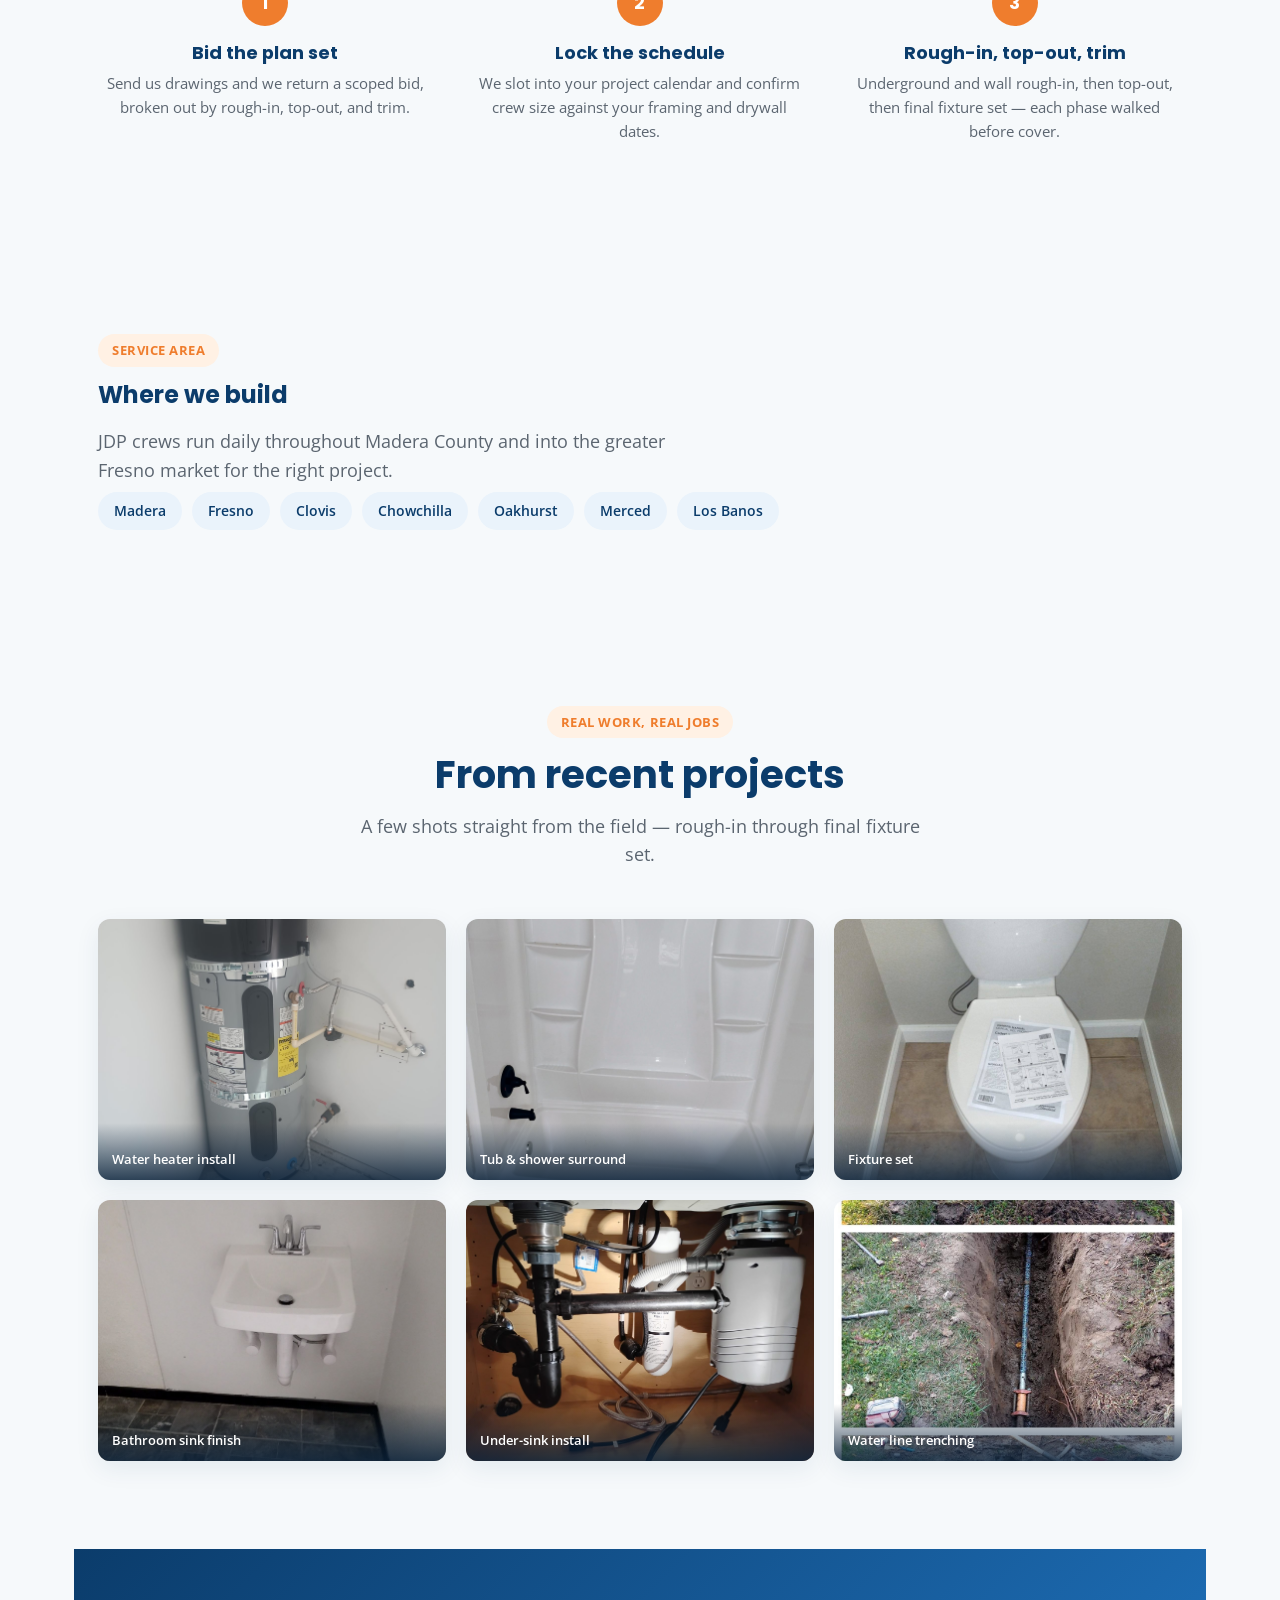
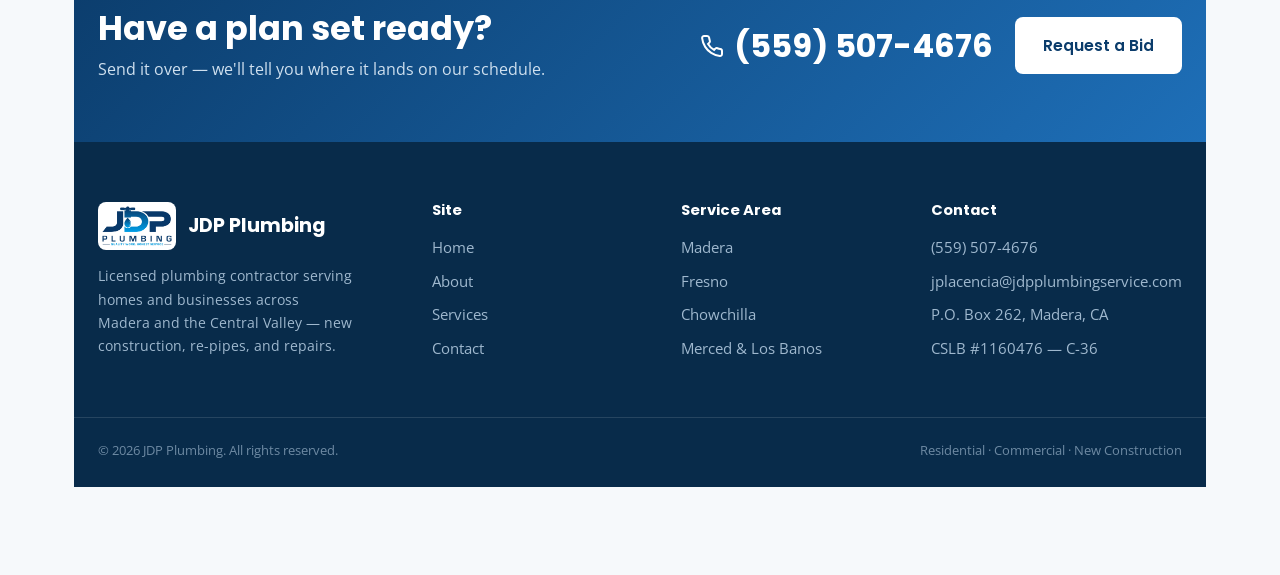
==== commit 0915d187: "Updated as per feedback" ====
--- a/about.html
+++ b/about.html
@@ -16,7 +16,7 @@
     <span>Serving Madera, Fresno &amp; the Central Valley</span>
     <div class="tb-right">
       <a href="mailto:jplacencia@jdpplumbingservice.com">jplacencia@jdpplumbingservice.com</a>
-      <span>CSLB #1082456 — Licensed &amp; Insured</span>
+      <span>CSLB #1160476 — Licensed &amp; Insured</span>
     </div>
   </div>
 </div>
@@ -189,7 +189,7 @@
     </div>
     <div>
       <h4>Contact</h4>
-      <ul><li>(559) 507-4676</li><li>jplacencia@jdpplumbingservice.com</li><li>P.O. Box 262, Madera, CA</li><li>CSLB #1082456 — C-36</li></ul>
+      <ul><li>(559) 507-4676</li><li>jplacencia@jdpplumbingservice.com</li><li>P.O. Box 262, Madera, CA</li><li>CSLB #1160476 — C-36</li></ul>
     </div>
   </div>
   <div class="wrap foot-bottom">
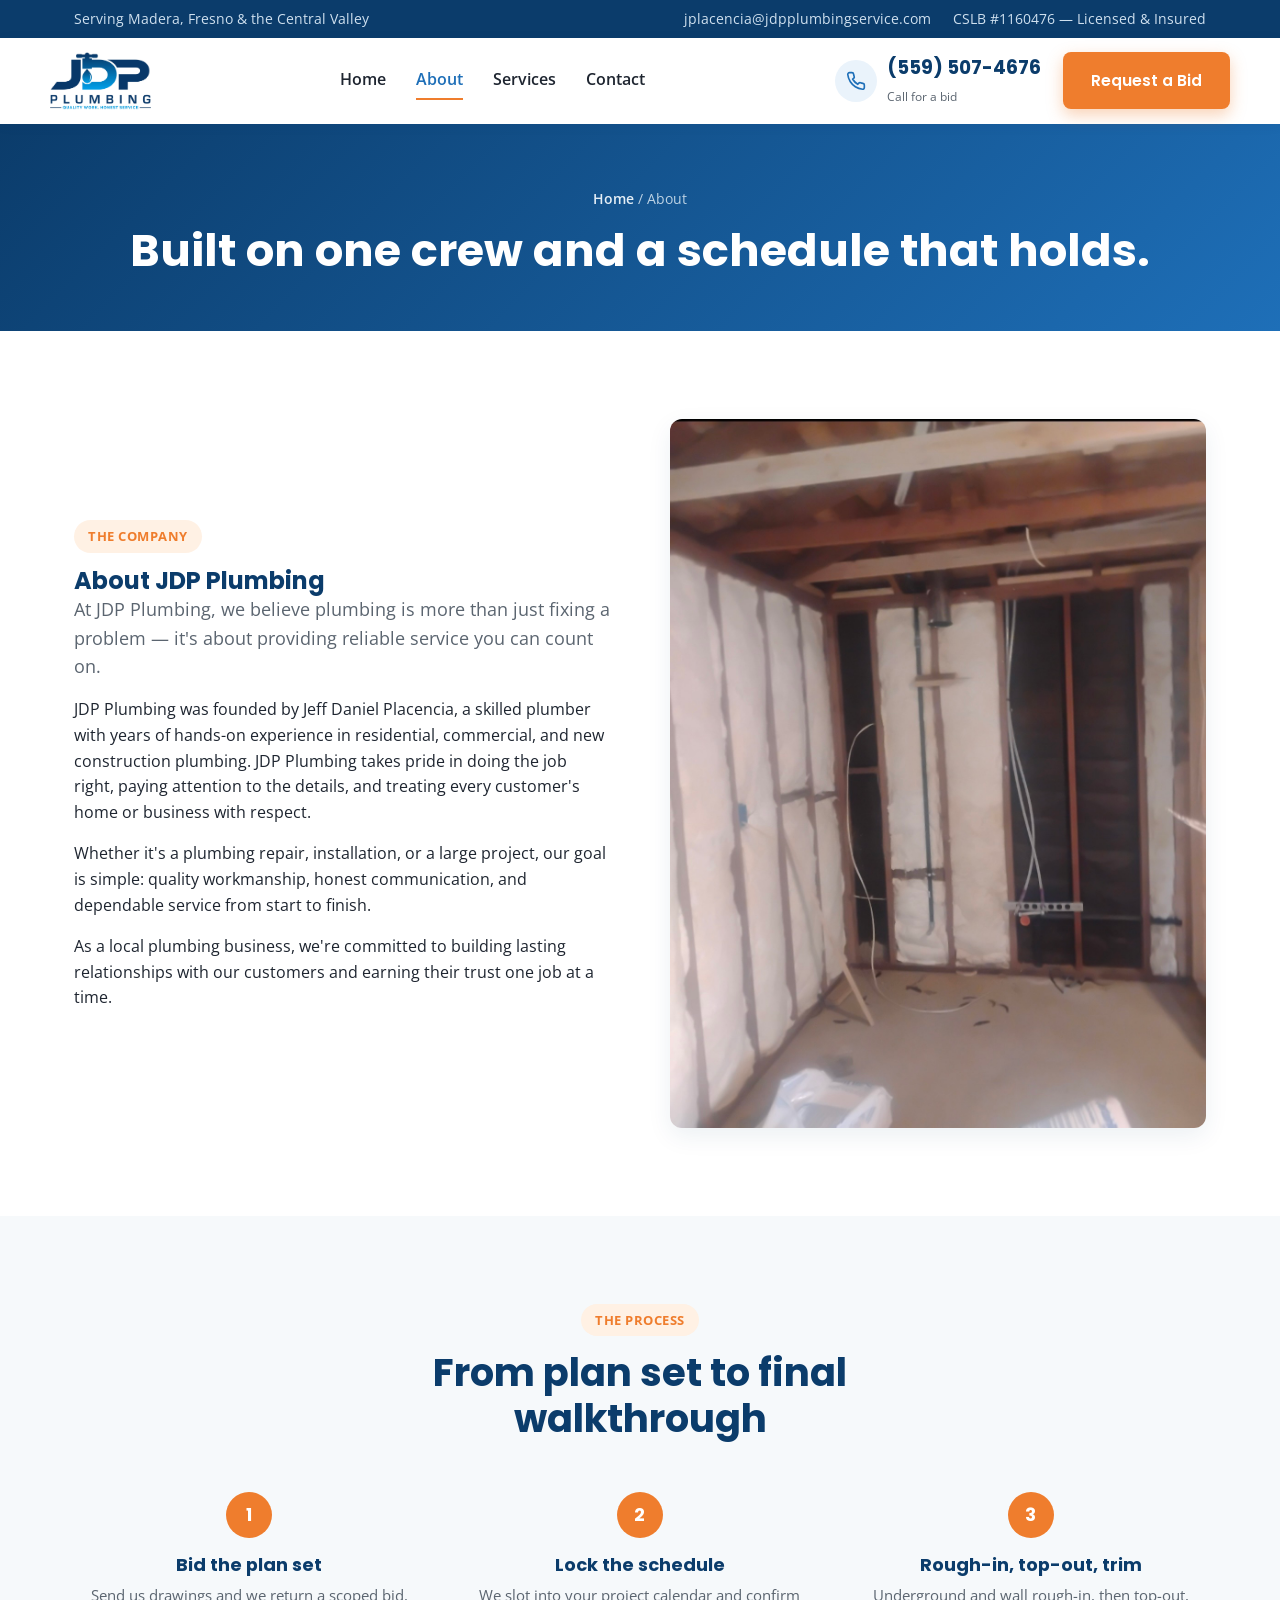
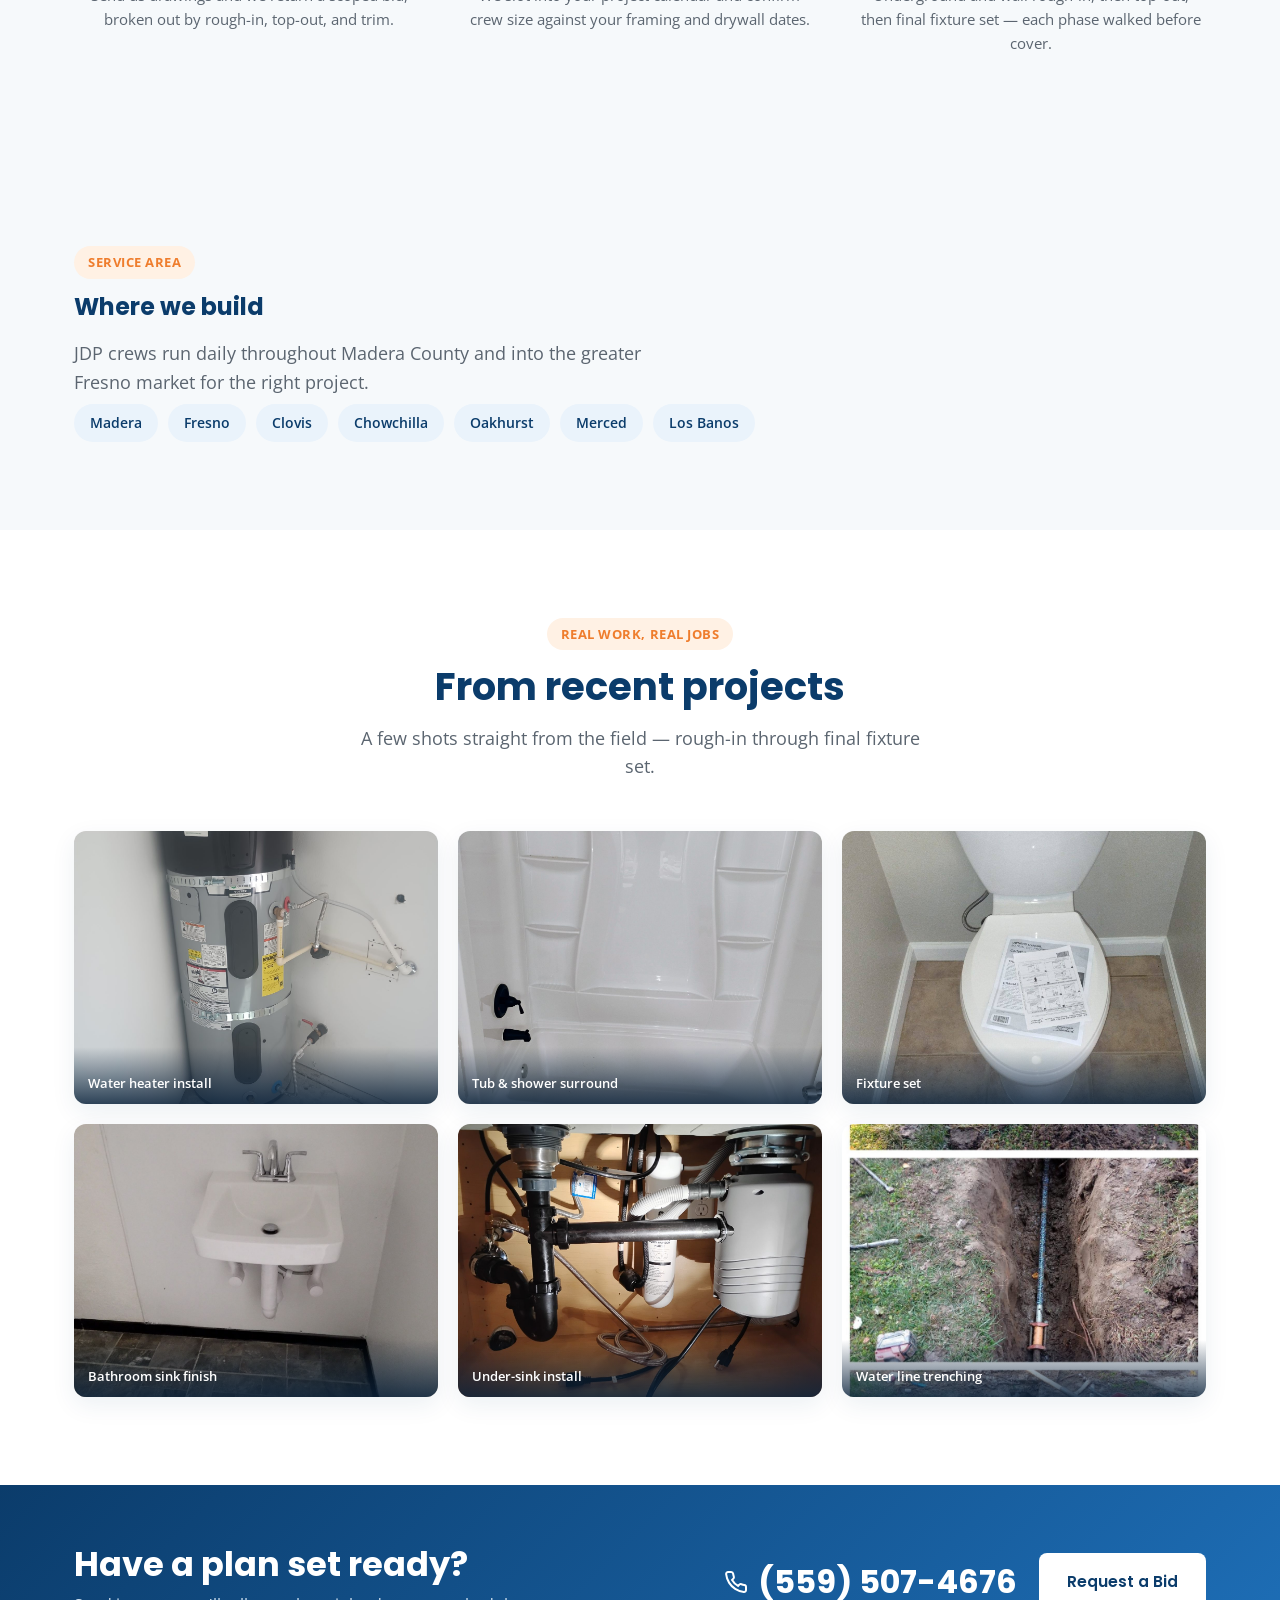
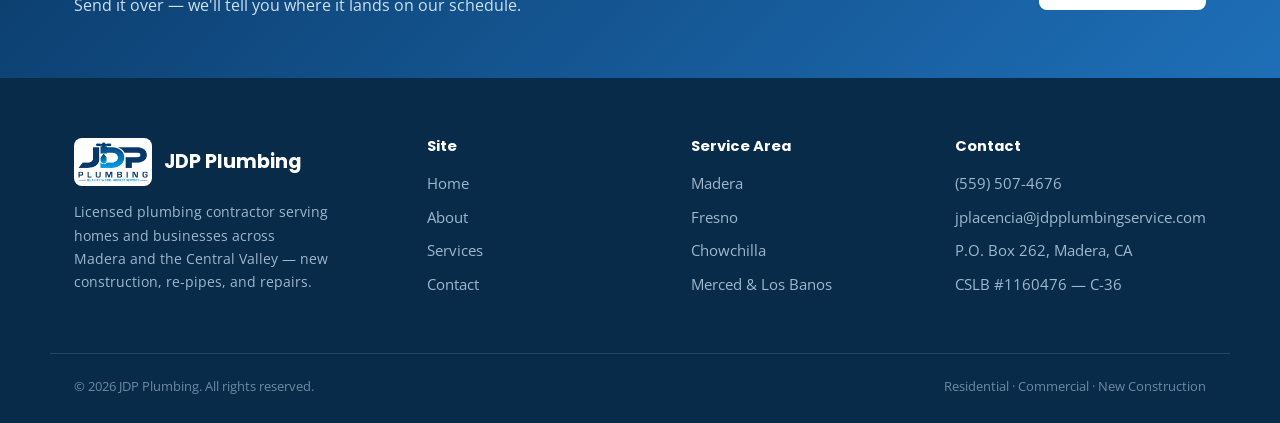
==== commit 7070dc34: "Updated as per feedback" ====
--- a/about.html
+++ b/about.html
@@ -81,8 +81,6 @@
 
 <section class="bg-alt">
   <div class="wrap">
-<section>
-  <div class="wrap">
     <div class="section-head">
       <span class="tag">The Process</span>
       <h2>From plan set to final walkthrough</h2>
